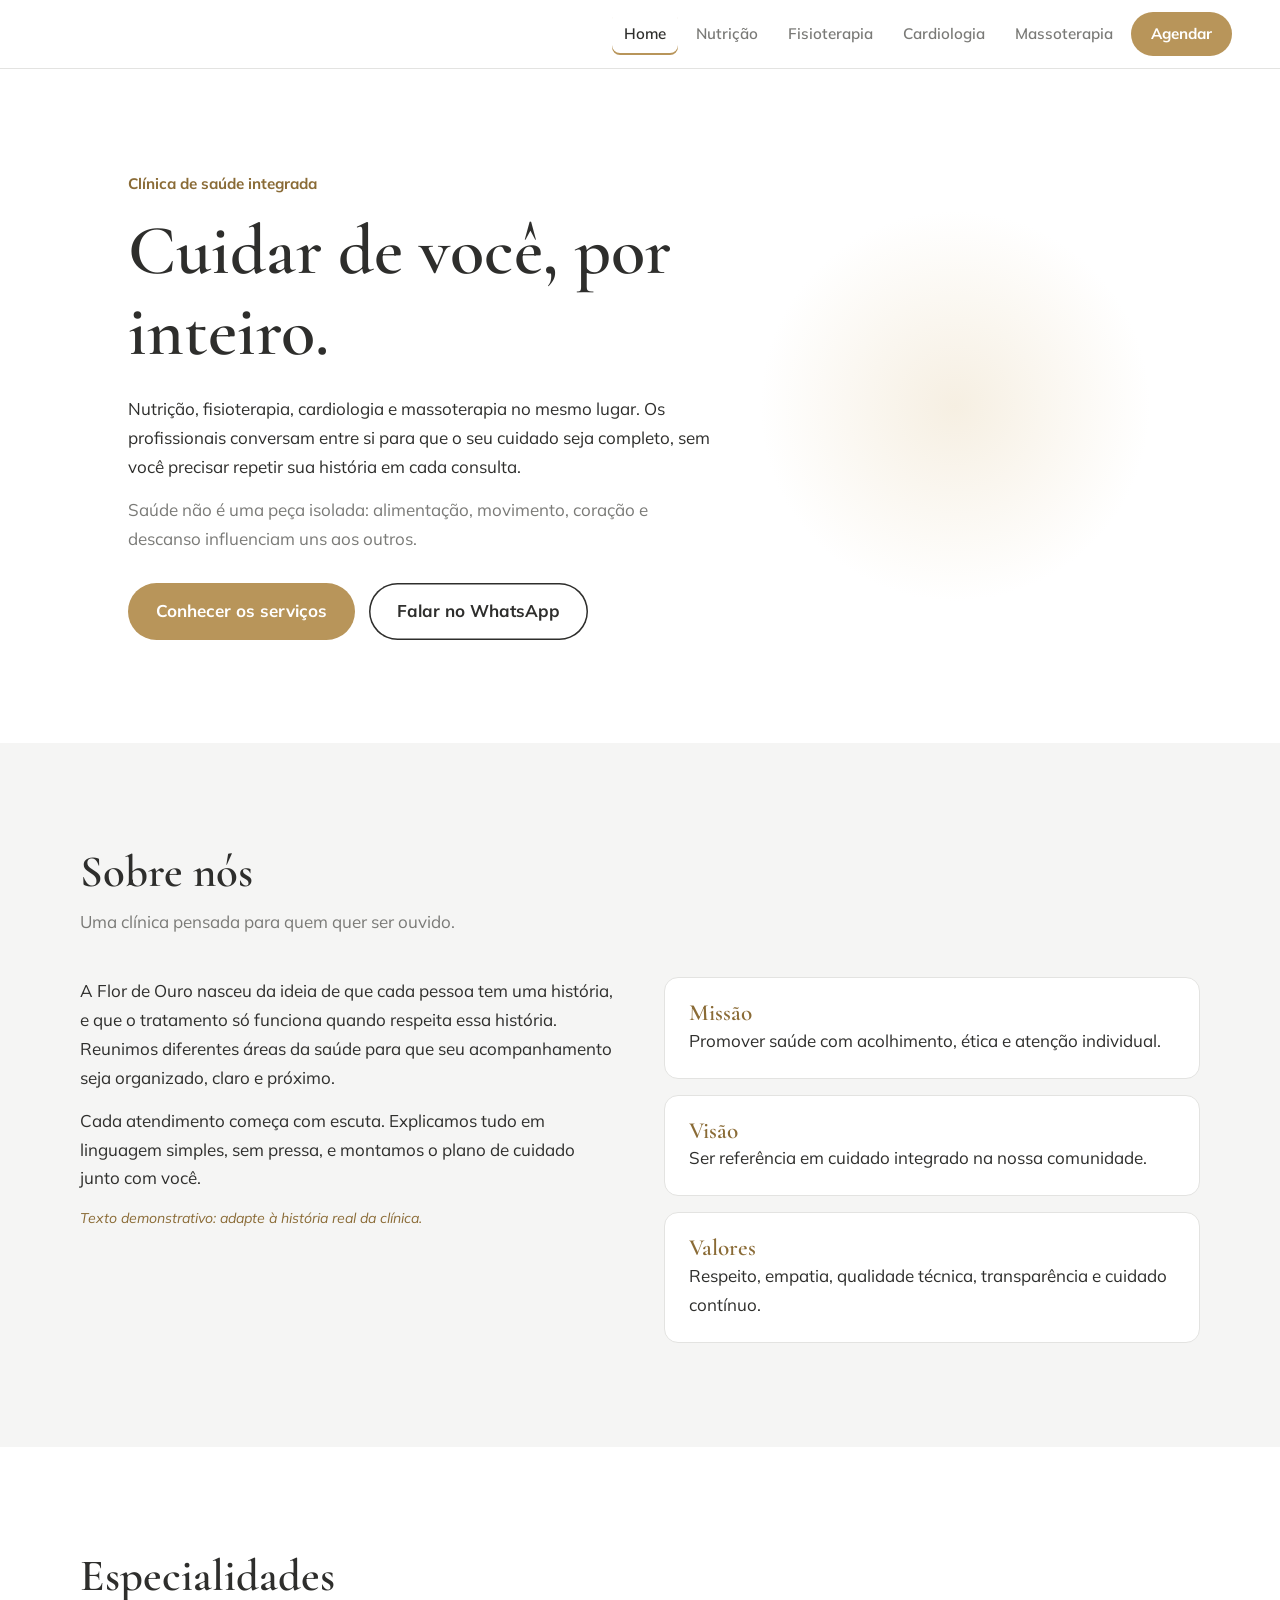
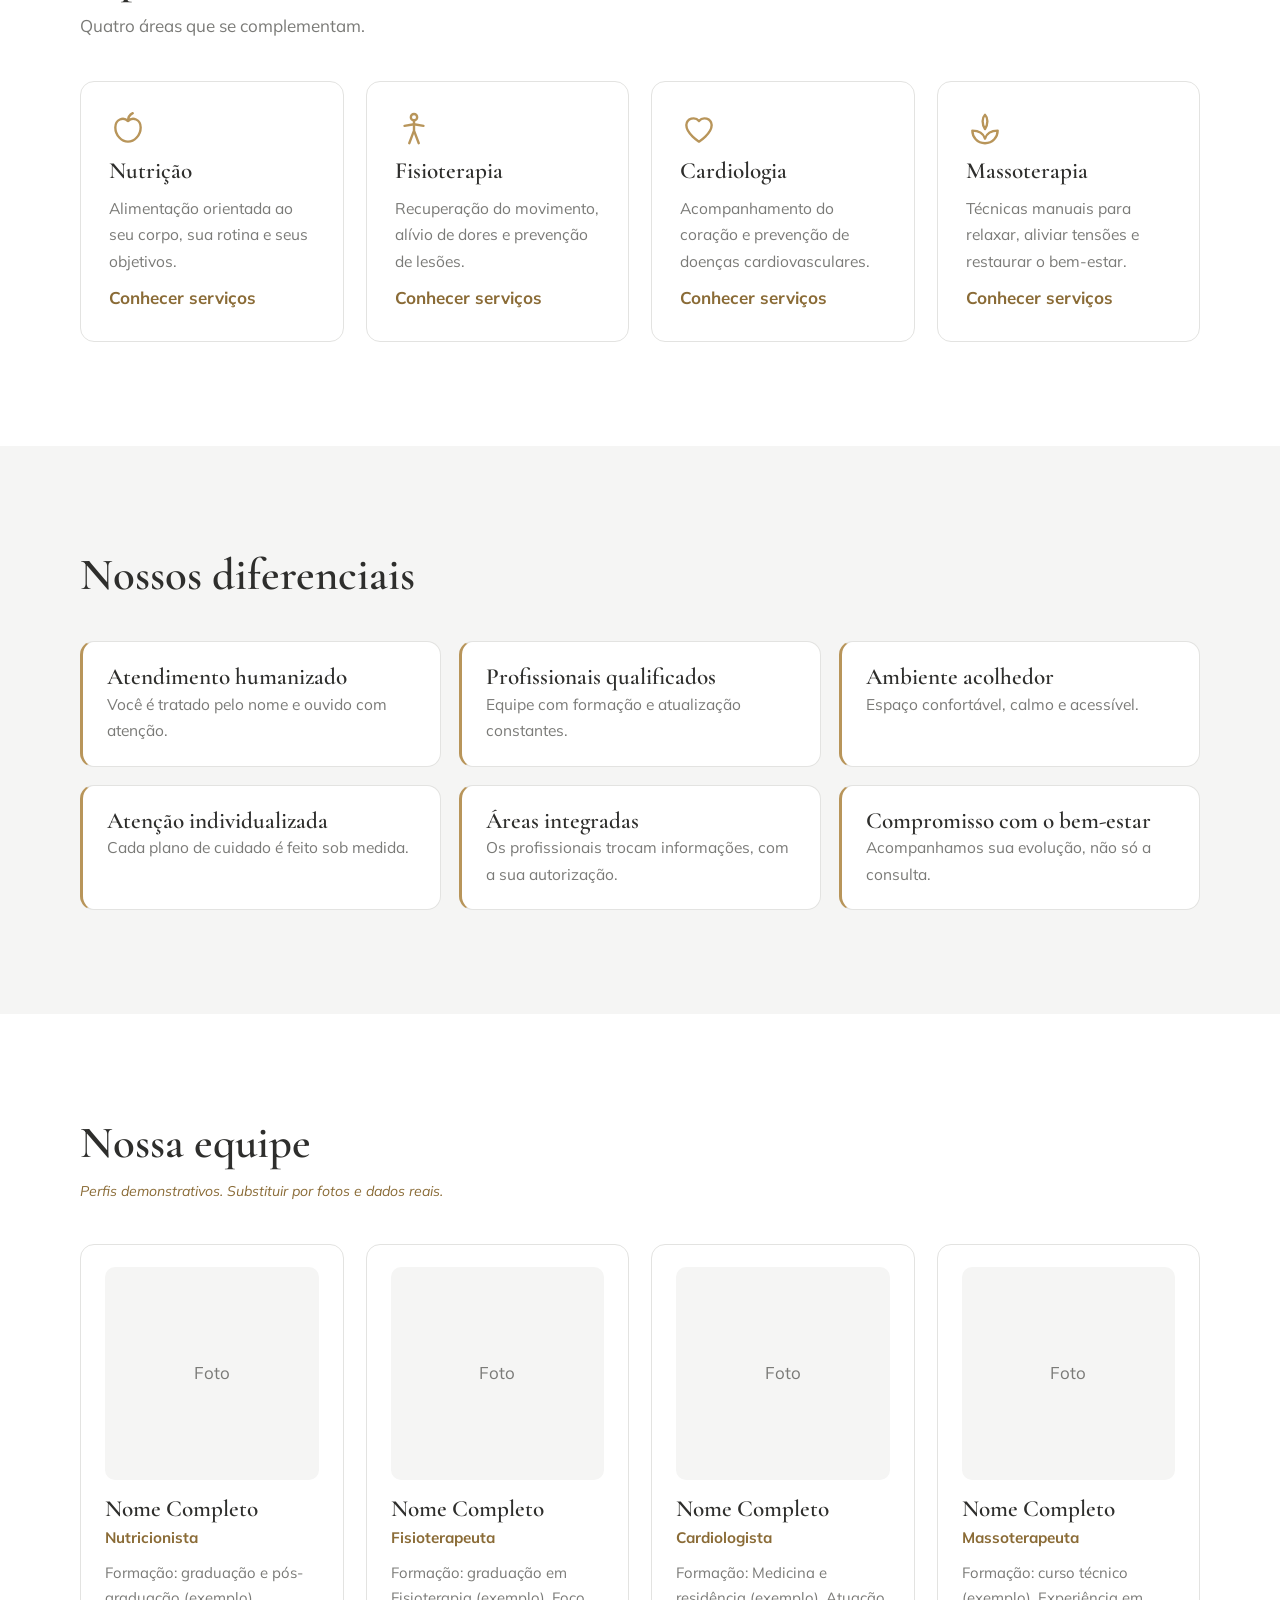
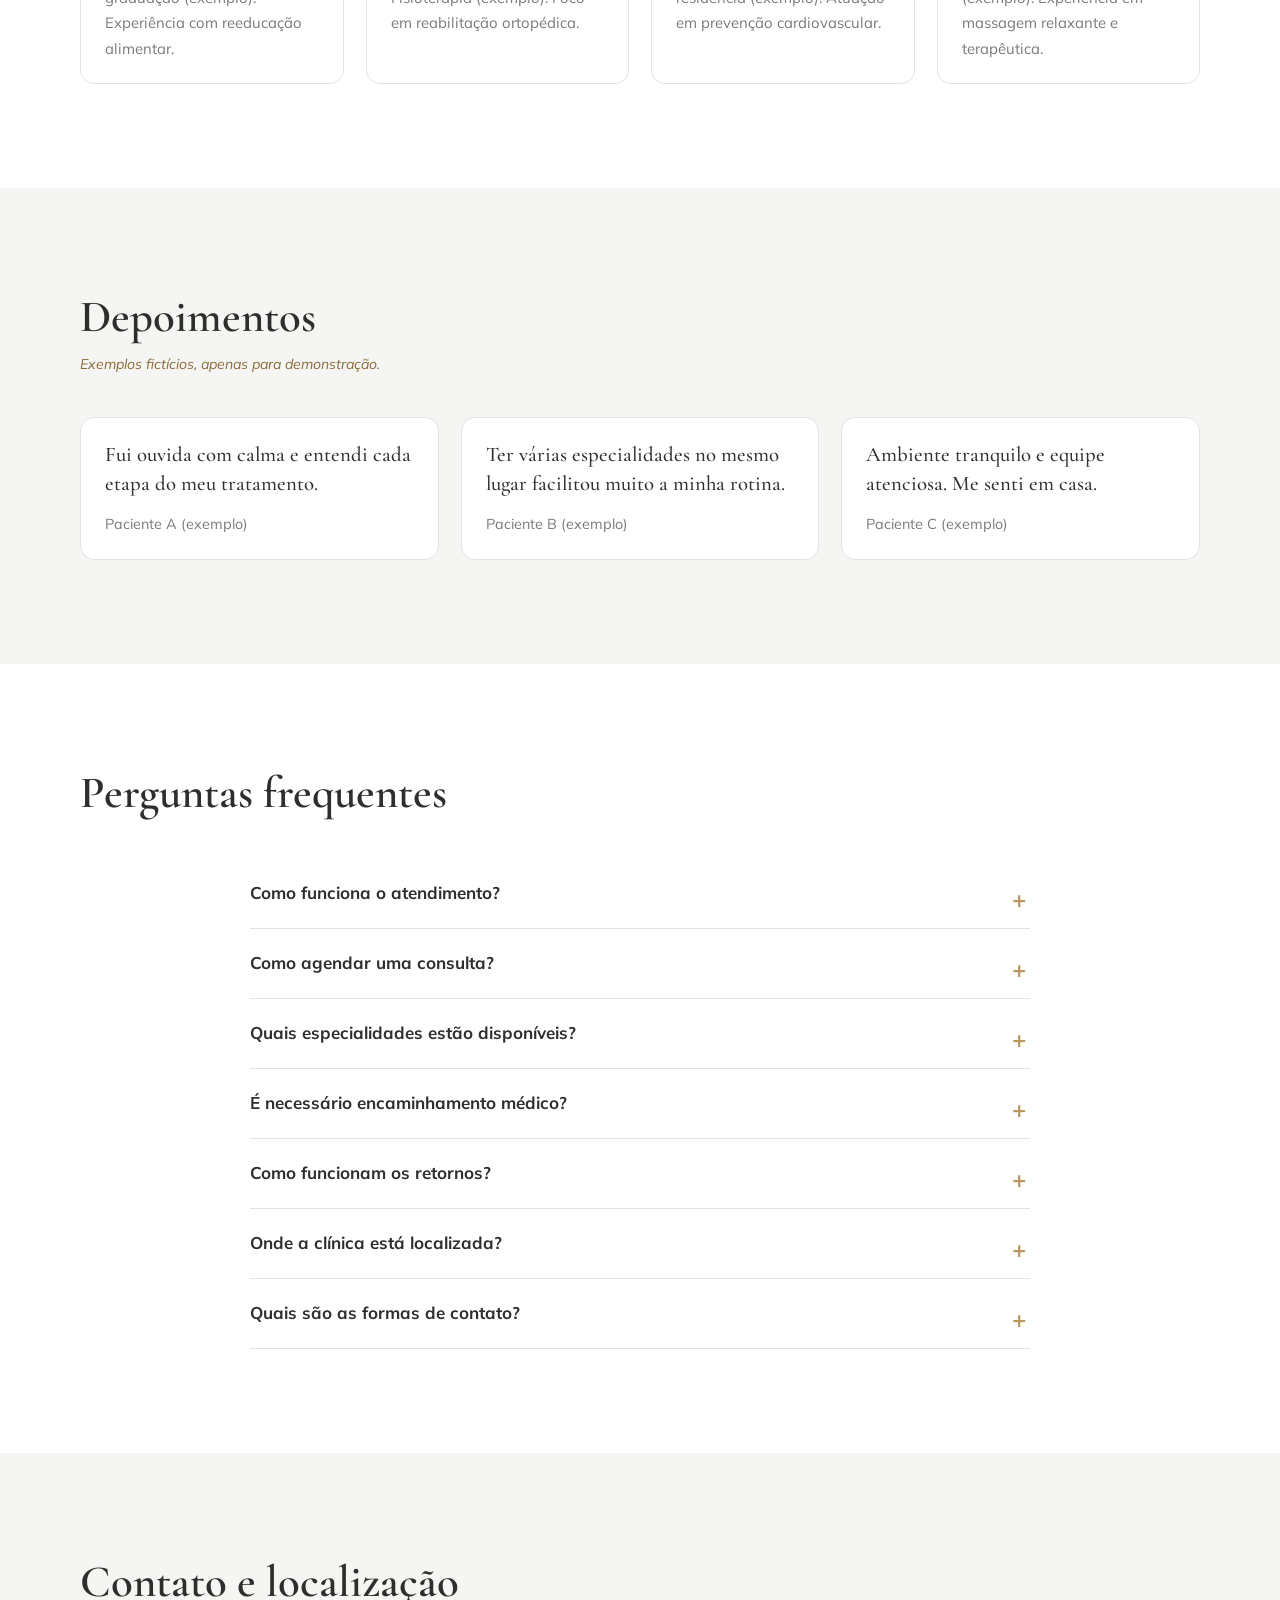
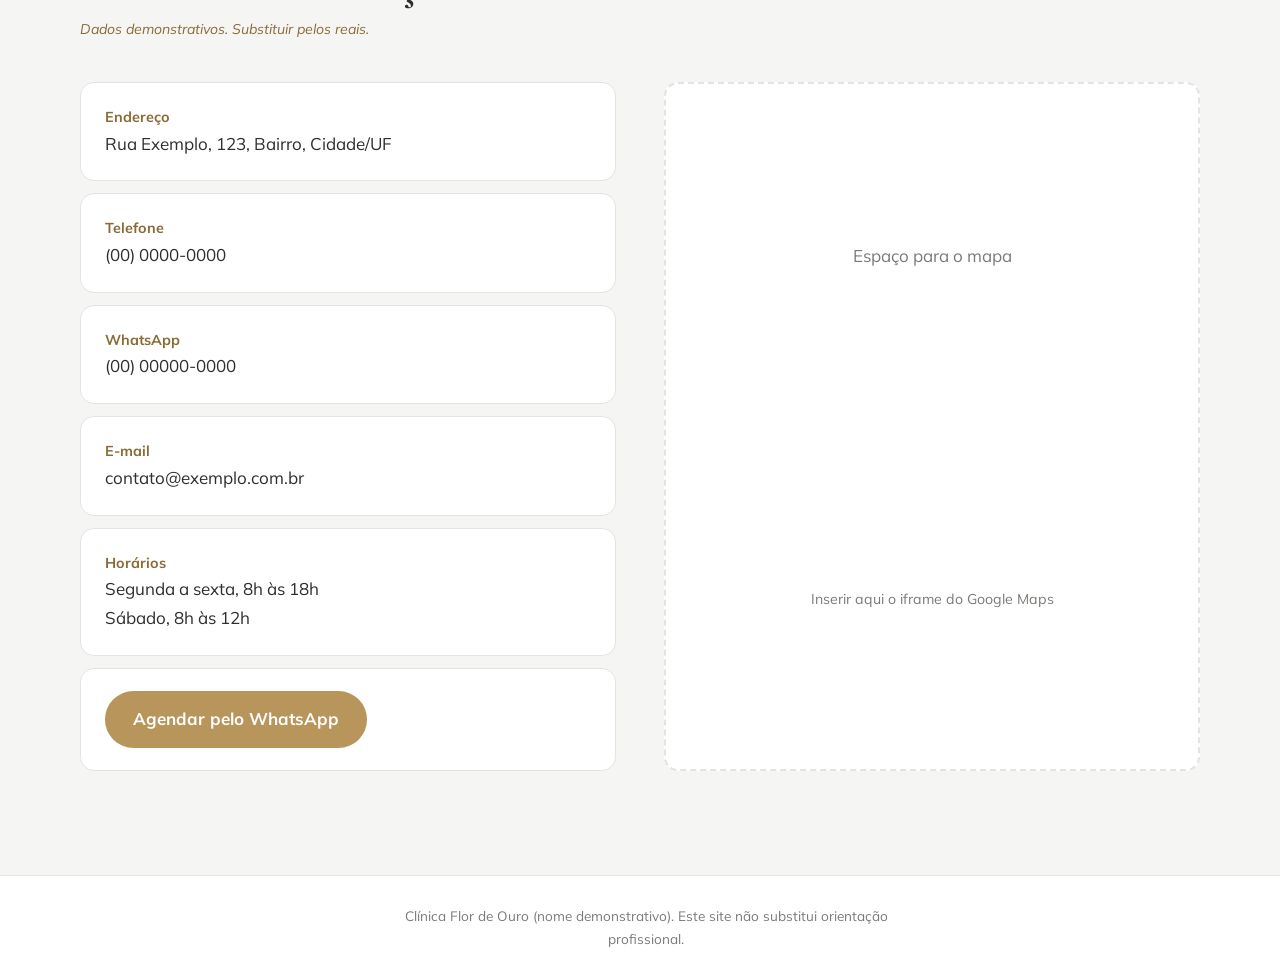
==== index.html @ 35f8995d "Add files via upload" ====
<!DOCTYPE html>
<html lang="pt-BR">
<head>
<meta charset="UTF-8">
<meta name="viewport" content="width=device-width, initial-scale=1">
<title>Clínica Flor de Ouro | Cuidado integrado com a sua saúde</title>
<meta name="description" content="Nutrição, fisioterapia, cardiologia e massoterapia em um só lugar, com atendimento acolhedor e individualizado.">
<link rel="preconnect" href="https://fonts.googleapis.com">
<link href="https://fonts.googleapis.com/css2?family=Cormorant+Garamond:wght@500;600&family=Mulish:wght@400;600;700&display=swap" rel="stylesheet">
<link rel="stylesheet" href="style.css">
</head>
<body>
<!-- DADOS DEMONSTRATIVOS: nome, textos, equipe, endereço e contatos devem ser substituídos pelos reais -->
<a class="skip" href="#conteudo">Ir para o conteúdo</a>
<header class="topo">
  <a class="marca" href="#home"><img src="blob:https://chatgpt.com/7d30e2cb-75c6-4ecb-8a8e-e20c13d91d61" alt="" height="38" style="width:auto"></a>
  <button class="burger" aria-label="Abrir menu" aria-expanded="false" aria-controls="menu"><span></span><span></span><span></span></button>
  <nav id="menu" aria-label="Principal">
    <a href="#home" data-nav="home">Home</a>
    <div class="sub">
      <a href="#nutricao" data-nav="nutricao">Nutrição</a>
      <div class="sub-lista">
        <a href="#nutricao-nutricionista">Nutricionista</a>
        <a href="#nutricao-tecnico">Técnico em Nutrição e Dietética</a>
        <a href="#nutricao-nutrologo">Nutrólogo</a>
      </div>
    </div>
    <a href="#fisioterapia" data-nav="fisioterapia">Fisioterapia</a>
    <a href="#cardiologia" data-nav="cardiologia">Cardiologia</a>
    <a href="#massoterapia" data-nav="massoterapia">Massoterapia</a>
    <a class="btn btn-sm" data-wa href="#">Agendar</a>
  </nav>
</header>

<main id="conteudo">
<div class="pagina" data-page="home">

<section class="hero" id="inicio">
  <div class="hero-txt">
    <p class="selo">Clínica de saúde integrada</p>
    <h1>Cuidar de você, por inteiro.</h1>
    <p>Nutrição, fisioterapia, cardiologia e massoterapia no mesmo lugar. Os profissionais conversam entre si para que o seu cuidado seja completo, sem você precisar repetir sua história em cada consulta.</p>
    <p class="nota">Saúde não é uma peça isolada: alimentação, movimento, coração e descanso influenciam uns aos outros.</p>
    <div class="acoes"><a class="btn" href="#especialidades" data-scroll>Conhecer os serviços</a><a class="btn btn-ghost" data-wa href="#">Falar no WhatsApp</a></div>
  </div>
  <div class="hero-flor" aria-hidden="true"><img src="assets/logo.png" alt=""></div>
</section>

<section class="sec alt" id="sobre">
  <div class="cab"><h2>Sobre nós</h2><p>Uma clínica pensada para quem quer ser ouvido.</p></div>
  <div class="duas">
    <div>
      <p>A Flor de Ouro nasceu da ideia de que cada pessoa tem uma história, e que o tratamento só funciona quando respeita essa história. Reunimos diferentes áreas da saúde para que seu acompanhamento seja organizado, claro e próximo.</p>
      <p>Cada atendimento começa com escuta. Explicamos tudo em linguagem simples, sem pressa, e montamos o plano de cuidado junto com você.</p>
      <p class="demo">Texto demonstrativo: adapte à história real da clínica.</p>
    </div>
    <div class="mvv">
      <article><h3>Missão</h3><p>Promover saúde com acolhimento, ética e atenção individual.</p></article>
      <article><h3>Visão</h3><p>Ser referência em cuidado integrado na nossa comunidade.</p></article>
      <article><h3>Valores</h3><p>Respeito, empatia, qualidade técnica, transparência e cuidado contínuo.</p></article>
    </div>
  </div>
</section>

<section class="sec" id="especialidades">
  <div class="cab"><h2>Especialidades</h2><p>Quatro áreas que se complementam.</p></div>
  <div class="grade4">
    <a class="esp" href="#nutricao"><svg viewBox="0 0 24 24"><path d="M12 7c-3-3-8-1-8 4s4 9 8 9 8-4 8-9-5-7-8-4zM12 7c0-2 1-4 3-5"/></svg><h3>Nutrição</h3><p>Alimentação orientada ao seu corpo, sua rotina e seus objetivos.</p><span>Conhecer serviços</span></a>
    <a class="esp" href="#fisioterapia"><svg viewBox="0 0 24 24"><circle cx="12" cy="4.5" r="2"/><path d="M12 7v6l-3 8M12 13l3 8M6 10l6-1 6 1"/></svg><h3>Fisioterapia</h3><p>Recuperação do movimento, alívio de dores e prevenção de lesões.</p><span>Conhecer serviços</span></a>
    <a class="esp" href="#cardiologia"><svg viewBox="0 0 24 24"><path d="M12 20S4 15 4 9.5A4.5 4.5 0 0 1 12 7a4.5 4.5 0 0 1 8 2.5C20 15 12 20 12 20z"/></svg><h3>Cardiologia</h3><p>Acompanhamento do coração e prevenção de doenças cardiovasculares.</p><span>Conhecer serviços</span></a>
    <a class="esp" href="#massoterapia"><svg viewBox="0 0 24 24"><path d="M12 21c-5 0-8-4-8-8 4 0 7 2 8 5 1-3 4-5 8-5 0 4-3 8-8 8zM12 3c2 2 2 6 0 9-2-3-2-7 0-9z"/></svg><h3>Massoterapia</h3><p>Técnicas manuais para relaxar, aliviar tensões e restaurar o bem-estar.</p><span>Conhecer serviços</span></a>
  </div>
</section>

<section class="sec alt" id="diferenciais">
  <div class="cab"><h2>Nossos diferenciais</h2></div>
  <ul class="difs">
    <li><h3>Atendimento humanizado</h3><p>Você é tratado pelo nome e ouvido com atenção.</p></li>
    <li><h3>Profissionais qualificados</h3><p>Equipe com formação e atualização constantes.</p></li>
    <li><h3>Ambiente acolhedor</h3><p>Espaço confortável, calmo e acessível.</p></li>
    <li><h3>Atenção individualizada</h3><p>Cada plano de cuidado é feito sob medida.</p></li>
    <li><h3>Áreas integradas</h3><p>Os profissionais trocam informações, com a sua autorização.</p></li>
    <li><h3>Compromisso com o bem-estar</h3><p>Acompanhamos sua evolução, não só a consulta.</p></li>
  </ul>
</section>

<section class="sec" id="equipe">
  <div class="cab"><h2>Nossa equipe</h2><p class="demo">Perfis demonstrativos. Substituir por fotos e dados reais.</p></div>
  <div class="grade4">
    <article class="prof"><div class="foto">Foto</div><h3>Nome Completo</h3><strong>Nutricionista</strong><p>Formação: graduação e pós-graduação (exemplo). Experiência com reeducação alimentar.</p></article>
    <article class="prof"><div class="foto">Foto</div><h3>Nome Completo</h3><strong>Fisioterapeuta</strong><p>Formação: graduação em Fisioterapia (exemplo). Foco em reabilitação ortopédica.</p></article>
    <article class="prof"><div class="foto">Foto</div><h3>Nome Completo</h3><strong>Cardiologista</strong><p>Formação: Medicina e residência (exemplo). Atuação em prevenção cardiovascular.</p></article>
    <article class="prof"><div class="foto">Foto</div><h3>Nome Completo</h3><strong>Massoterapeuta</strong><p>Formação: curso técnico (exemplo). Experiência em massagem relaxante e terapêutica.</p></article>
  </div>
</section>

<section class="sec alt" id="depoimentos">
  <div class="cab"><h2>Depoimentos</h2><p class="demo">Exemplos fictícios, apenas para demonstração.</p></div>
  <div class="grade3">
    <blockquote><p>Fui ouvida com calma e entendi cada etapa do meu tratamento.</p><cite>Paciente A (exemplo)</cite></blockquote>
    <blockquote><p>Ter várias especialidades no mesmo lugar facilitou muito a minha rotina.</p><cite>Paciente B (exemplo)</cite></blockquote>
    <blockquote><p>Ambiente tranquilo e equipe atenciosa. Me senti em casa.</p><cite>Paciente C (exemplo)</cite></blockquote>
  </div>
</section>

<section class="sec" id="faq">
  <div class="cab"><h2>Perguntas frequentes</h2></div>
  <div class="faq">
    <details><summary>Como funciona o atendimento?</summary><p>Você escolhe a especialidade, agenda o horário e é recebido por um profissional que faz uma conversa inicial e propõe um plano de cuidado.</p></details>
    <details><summary>Como agendar uma consulta?</summary><p>Pelo botão do WhatsApp, por telefone ou por e-mail. Nossa recepção indica o melhor horário para você.</p></details>
    <details><summary>Quais especialidades estão disponíveis?</summary><p>Nutrição (nutricionista, técnico em nutrição e dietética e nutrólogo), fisioterapia, cardiologia e massoterapia.</p></details>
    <details><summary>É necessário encaminhamento médico?</summary><p>Em geral não é obrigatório para iniciar, mas alguns tratamentos podem se beneficiar dele. Confirme com a recepção. <em>(Informação demonstrativa.)</em></p></details>
    <details><summary>Como funcionam os retornos?</summary><p>O profissional define com você a frequência dos retornos conforme sua evolução. <em>(Demonstrativo.)</em></p></details>
    <details><summary>Onde a clínica está localizada?</summary><p>Veja o endereço e o mapa na seção Contato logo abaixo. <em>(Endereço demonstrativo.)</em></p></details>
    <details><summary>Quais são as formas de contato?</summary><p>WhatsApp, telefone e e-mail, todos listados na seção Contato.</p></details>
  </div>
</section>

<section class="sec alt" id="contato">
  <div class="cab"><h2>Contato e localização</h2><p class="demo">Dados demonstrativos. Substituir pelos reais.</p></div>
  <div class="duas">
    <ul class="info">
      <li><b>Endereço</b>Rua Exemplo, 123, Bairro, Cidade/UF</li>
      <li><b>Telefone</b>(00) 0000-0000</li>
      <li><b>WhatsApp</b>(00) 00000-0000</li>
      <li><b>E-mail</b>contato@exemplo.com.br</li>
      <li><b>Horários</b>Segunda a sexta, 8h às 18h<br>Sábado, 8h às 12h</li>
      <li><a class="btn" data-wa href="#">Agendar pelo WhatsApp</a></li>
    </ul>
    <div class="mapa">Espaço para o mapa<br><small>Inserir aqui o iframe do Google Maps</small></div>
  </div>
</section>
</div>

<!-- Etapa 2: páginas de especialidades. Cada página usa <div class="pagina" data-page="nome"> -->
<div class="pagina" data-page="em-breve"><section class="sec"><div class="cab"><h2 id="em-breve-t">Em breve</h2><p>Esta página será desenvolvida na próxima etapa.</p><a class="btn" href="#home">Voltar à Home</a></div></section></div>
</main>

<footer class="rodape"><img src="assets/logo.png" alt="" height="28" style="width:auto"><p>Clínica Flor de Ouro (nome demonstrativo). Este site não substitui orientação profissional.</p></footer>
<script src="script.js"></script>
</body>
</html>
---- style.css ----
/* Tokens */
:root{--ouro:#B8955A;--ouro-esc:#8A6B36;--ouro-cl:#F6EFE2;--branco:#fff;--c1:#F5F5F4;--c2:#E3E3E1;--c3:#7A7A77;--c4:#2E2E2C;
--serif:'Cormorant Garamond',Georgia,serif;--sans:'Mulish',system-ui,sans-serif;--r:14px;--max:1120px}
*{box-sizing:border-box;margin:0}
html{scroll-behavior:smooth;scroll-padding-top:84px}
body{font:17px/1.7 var(--sans);color:var(--c4);background:var(--branco)}
h1,h2,h3{font-family:var(--serif);font-weight:600;line-height:1.15}
h1{font-size:clamp(2.6rem,6vw,4.4rem)}h2{font-size:clamp(2rem,4vw,2.8rem)}h3{font-size:1.45rem}
p{max-width:62ch}a{color:inherit}
:focus-visible{outline:3px solid var(--ouro);outline-offset:3px}
.skip{position:absolute;left:-999px}.skip:focus{left:8px;top:8px;background:#fff;padding:8px;z-index:99}
/* Topo */
.topo{position:sticky;top:0;z-index:50;display:flex;align-items:center;justify-content:space-between;padding:12px clamp(16px,4vw,48px);background:rgba(255,255,255,.94);backdrop-filter:blur(8px);border-bottom:1px solid var(--c2)}
.marca{display:flex;gap:10px;align-items:center;text-decoration:none;font:600 1.5rem/1 var(--serif)}
.marca small{display:block;font:400 .72rem var(--sans);color:var(--c3);margin-top:3px}
nav{display:flex;align-items:center;gap:6px}
nav a{text-decoration:none;padding:8px 12px;border-radius:8px;font-weight:600;font-size:.95rem;color:var(--c3)}
nav a:hover,nav a.ativo{color:var(--c4)}
nav a.ativo:not(.btn){box-shadow:inset 0 -2px var(--ouro)}
.sub{position:relative}
.sub-lista{position:absolute;top:100%;left:0;min-width:270px;background:#fff;border:1px solid var(--c2);border-radius:var(--r);padding:8px;display:none;box-shadow:0 12px 30px rgba(0,0,0,.08)}
.sub:hover .sub-lista,.sub:focus-within .sub-lista{display:block}
.sub-lista a{display:block}
.burger{display:none;background:none;border:0;padding:10px;cursor:pointer}
.burger span{display:block;width:24px;height:2px;background:var(--c4);margin:5px 0;transition:.25s}
/* Botões */
.btn{display:inline-block;background:var(--ouro);color:#fff!important;padding:14px 28px;border-radius:999px;text-decoration:none;font-weight:700;transition:background .2s}
.btn:hover{background:var(--ouro-esc)}.btn-sm{padding:9px 20px!important}
.btn-ghost{background:transparent;color:var(--c4)!important;box-shadow:inset 0 0 0 1.5px var(--c4)}
.btn-ghost:hover{background:var(--c1)}
/* Seções */
.sec{padding:clamp(56px,9vw,104px) clamp(20px,5vw,48px)}
.sec>*{max-width:var(--max);margin-inline:auto}
.alt{background:var(--c1)}
.cab{margin-bottom:40px}.cab p{color:var(--c3);margin-top:10px}
.demo{font-size:.88rem;color:var(--ouro-esc)!important;font-style:italic}
.pagina{display:none}.pagina.on{display:block}
.hero{display:grid;grid-template-columns:1.2fr .8fr;gap:40px;align-items:center;max-width:var(--max);margin:auto;padding:clamp(48px,8vw,110px) clamp(20px,5vw,48px)}
.hero h1{margin:14px 0 22px}.hero p+p{margin-top:14px}
.selo{color:var(--ouro-esc);font-weight:700;font-size:.95rem}
.nota{color:var(--c3)}
.acoes{display:flex;flex-wrap:wrap;gap:14px;margin-top:30px}
.hero-flor{aspect-ratio:1;border-radius:50%;background:radial-gradient(circle,var(--ouro-cl),#fff 70%);display:grid;place-items:center}
.hero-flor img{width:68%;height:auto}
.duas{display:grid;grid-template-columns:1fr 1fr;gap:48px}
.duas p+p{margin-top:14px}
.mvv{display:grid;gap:16px}
.mvv article,.prof,blockquote,.difs li,.info li{background:#fff;border:1px solid var(--c2);border-radius:var(--r);padding:22px 24px}
.mvv h3{color:var(--ouro-esc)}
.grade4{display:grid;grid-template-columns:repeat(auto-fit,minmax(230px,1fr));gap:22px}
.grade3{display:grid;grid-template-columns:repeat(auto-fit,minmax(280px,1fr));gap:22px}
.esp{display:flex;flex-direction:column;gap:10px;text-decoration:none;padding:28px;border:1px solid var(--c2);border-radius:var(--r);transition:border-color .2s,background .2s}
.esp:hover{border-color:var(--ouro);background:var(--ouro-cl)}
.esp svg{width:38px;height:38px;fill:none;stroke:var(--ouro);stroke-width:1.5;stroke-linecap:round;stroke-linejoin:round}
.esp p{color:var(--c3);font-size:.97rem;flex:1}.esp span{font-weight:700;color:var(--ouro-esc)}
.difs{list-style:none;padding:0;display:grid;grid-template-columns:repeat(auto-fit,minmax(300px,1fr));gap:18px}
.difs li{border-left:3px solid var(--ouro)}.difs p{color:var(--c3);font-size:.97rem}
.foto{aspect-ratio:1;background:var(--c1);border-radius:10px;display:grid;place-items:center;color:var(--c3);margin-bottom:16px}
.prof strong{color:var(--ouro-esc);font-size:.95rem}.prof p{font-size:.93rem;color:var(--c3);margin-top:8px}
blockquote p{font:500 1.3rem/1.4 var(--serif)}cite{display:block;margin-top:14px;font-size:.9rem;color:var(--c3);font-style:normal}
.faq{max-width:780px!important}
details{border-bottom:1px solid var(--c2);padding:6px 0}
summary{cursor:pointer;font-weight:700;padding:14px 32px 14px 0;list-style:none;position:relative}
summary::-webkit-details-marker{display:none}
summary::after{content:"+";position:absolute;right:4px;color:var(--ouro);font-size:1.5rem;transition:transform .25s}
details[open] summary::after{transform:rotate(45deg)}
details p{padding-bottom:16px;color:var(--c3)}
.info{list-style:none;padding:0;display:grid;gap:12px}
.info b{display:block;color:var(--ouro-esc);font-size:.9rem}
.mapa{min-height:320px;border:2px dashed var(--c2);border-radius:var(--r);display:grid;place-items:center;text-align:center;color:var(--c3);background:#fff}
.rodape{display:flex;gap:12px;align-items:center;justify-content:center;padding:28px 20px;border-top:1px solid var(--c2);font-size:.85rem;color:var(--c3);text-align:center}
/* Entrada suave do topo da Home */
.hero-txt{animation:entra .8s ease both}
@keyframes entra{from{opacity:0;transform:translateY(14px)}}
/* Responsivo */
@media(max-width:900px){
 .hero,.duas{grid-template-columns:1fr}.hero-flor{max-width:300px;order:-1;margin:auto}
 .burger{display:block}
 nav{position:absolute;top:100%;left:0;right:0;background:#fff;flex-direction:column;align-items:stretch;padding:12px 20px 20px;border-bottom:1px solid var(--c2);display:none}
 nav.aberto{display:flex}
 .sub-lista{position:static;display:block;border:0;box-shadow:none;padding:0 0 0 14px}
 .btn-sm{text-align:center;margin-top:8px}
}
@media(prefers-reduced-motion:reduce){*{animation:none!important;scroll-behavior:auto!important;transition:none!important}}
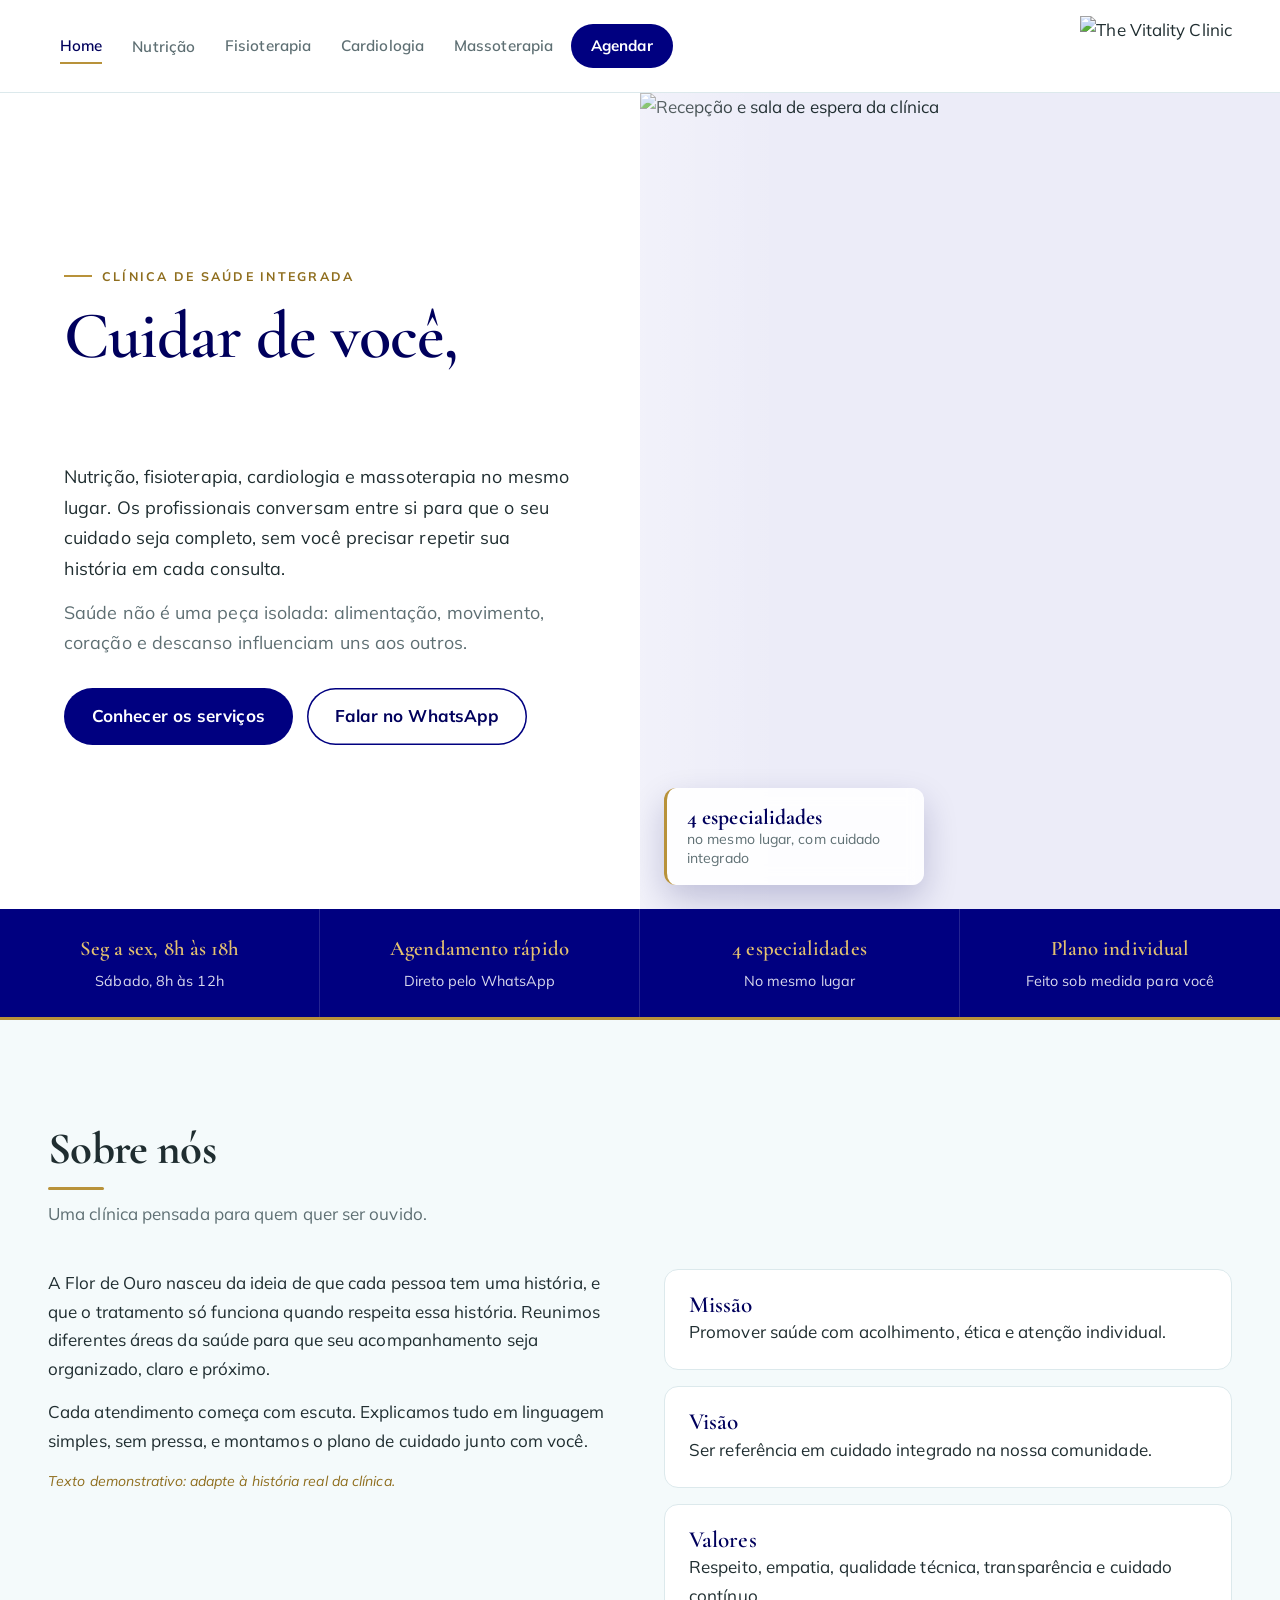
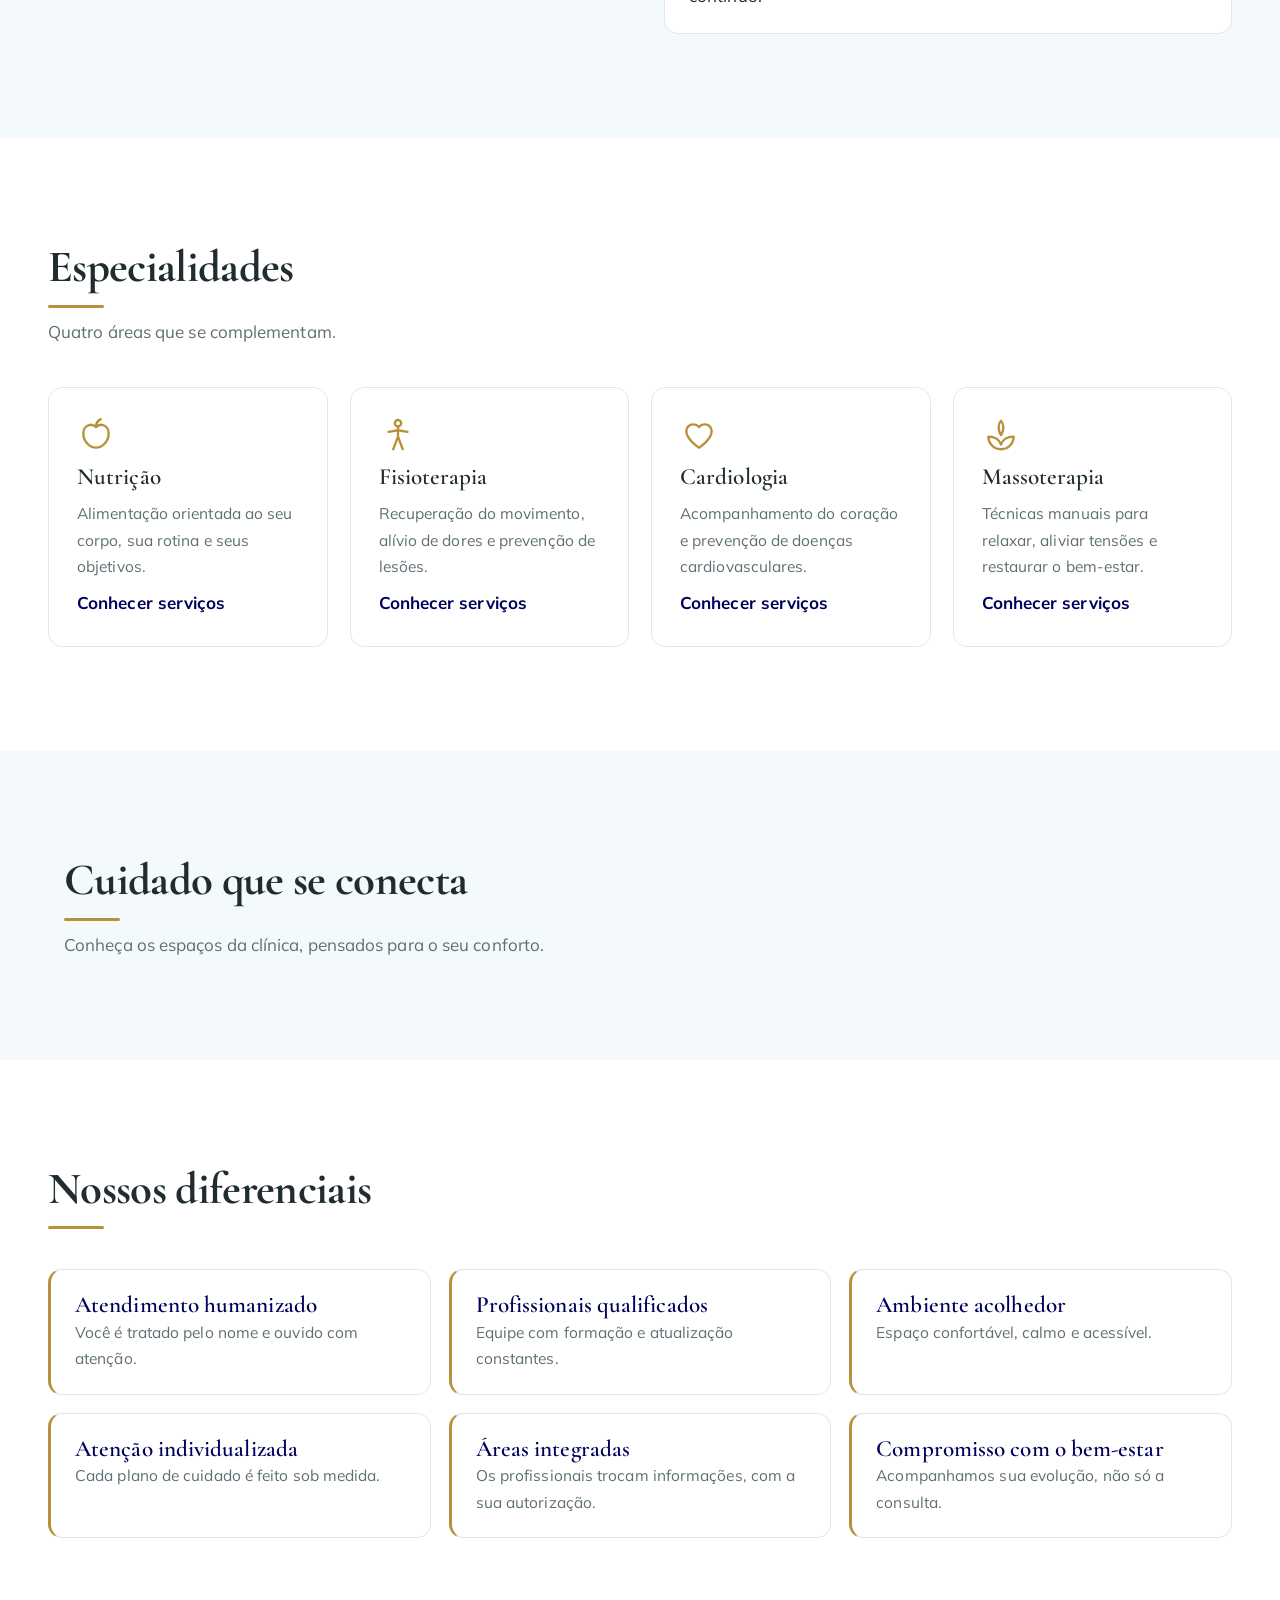
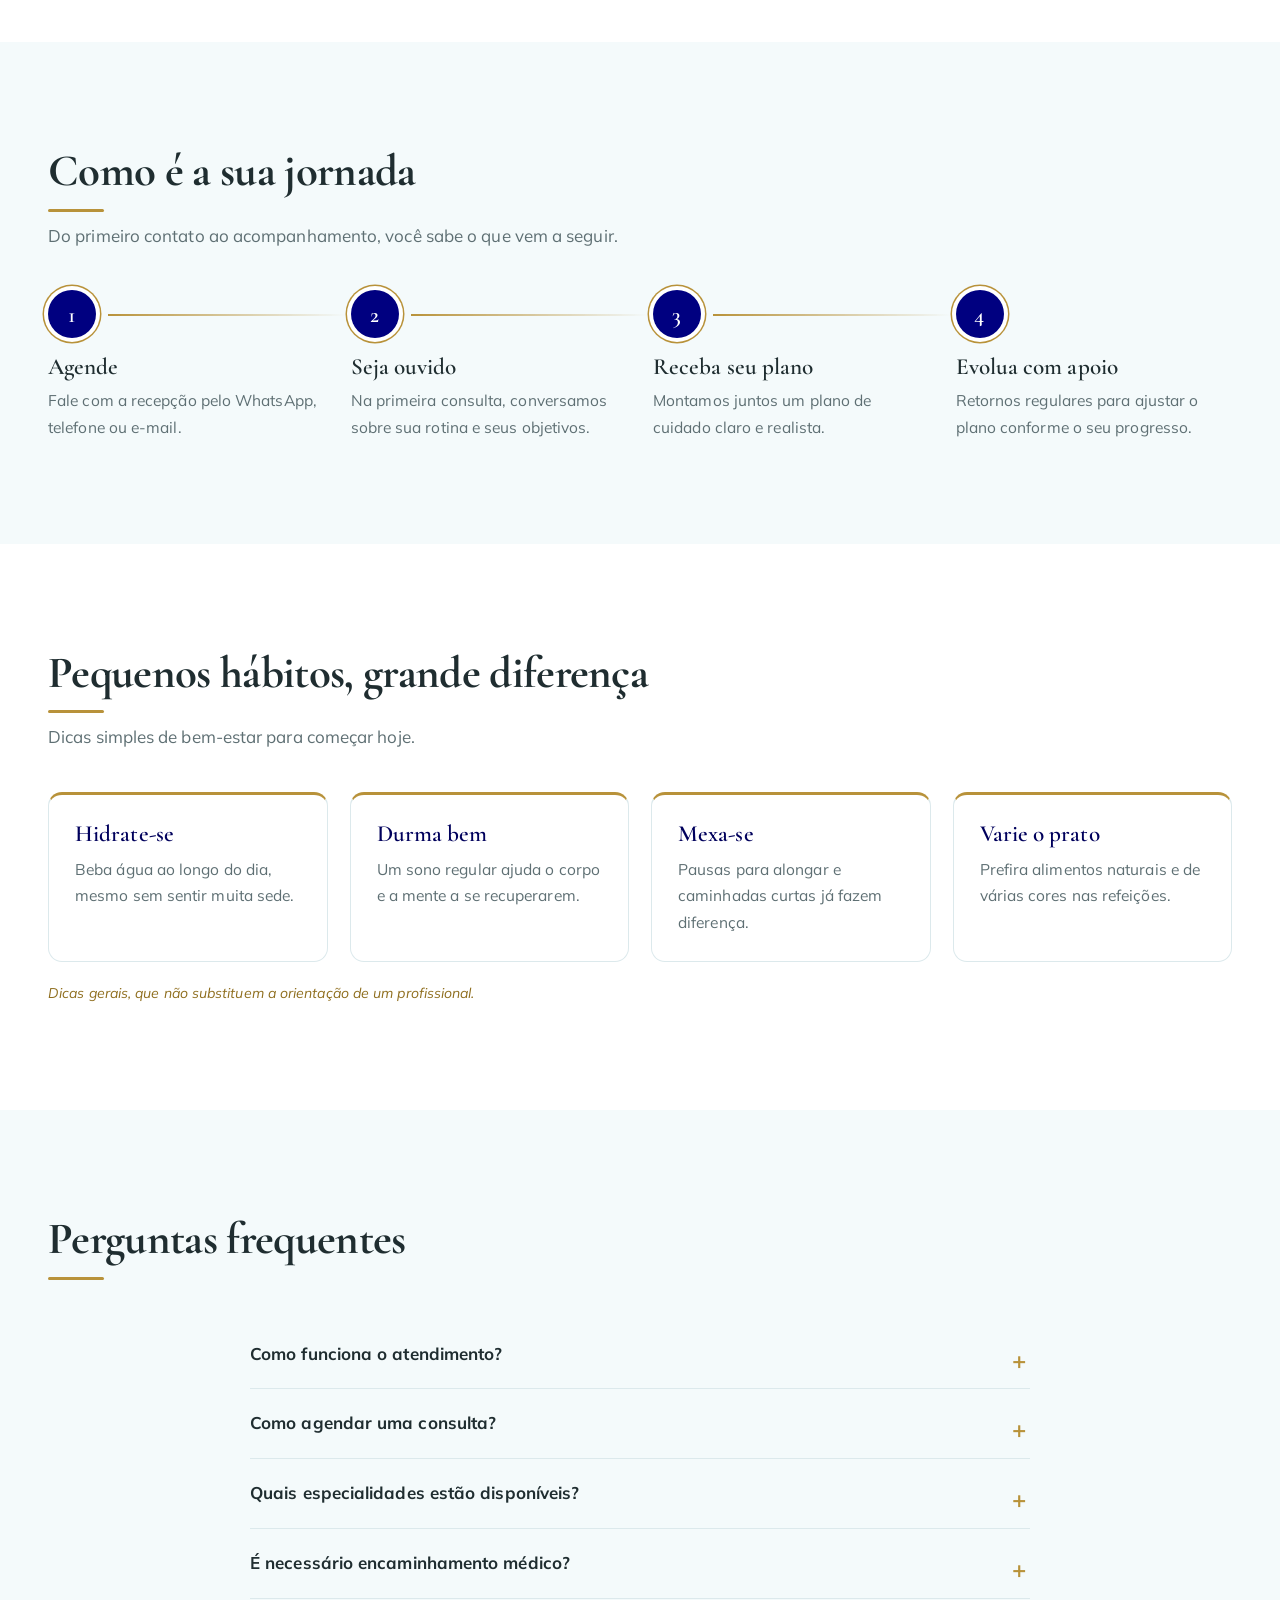
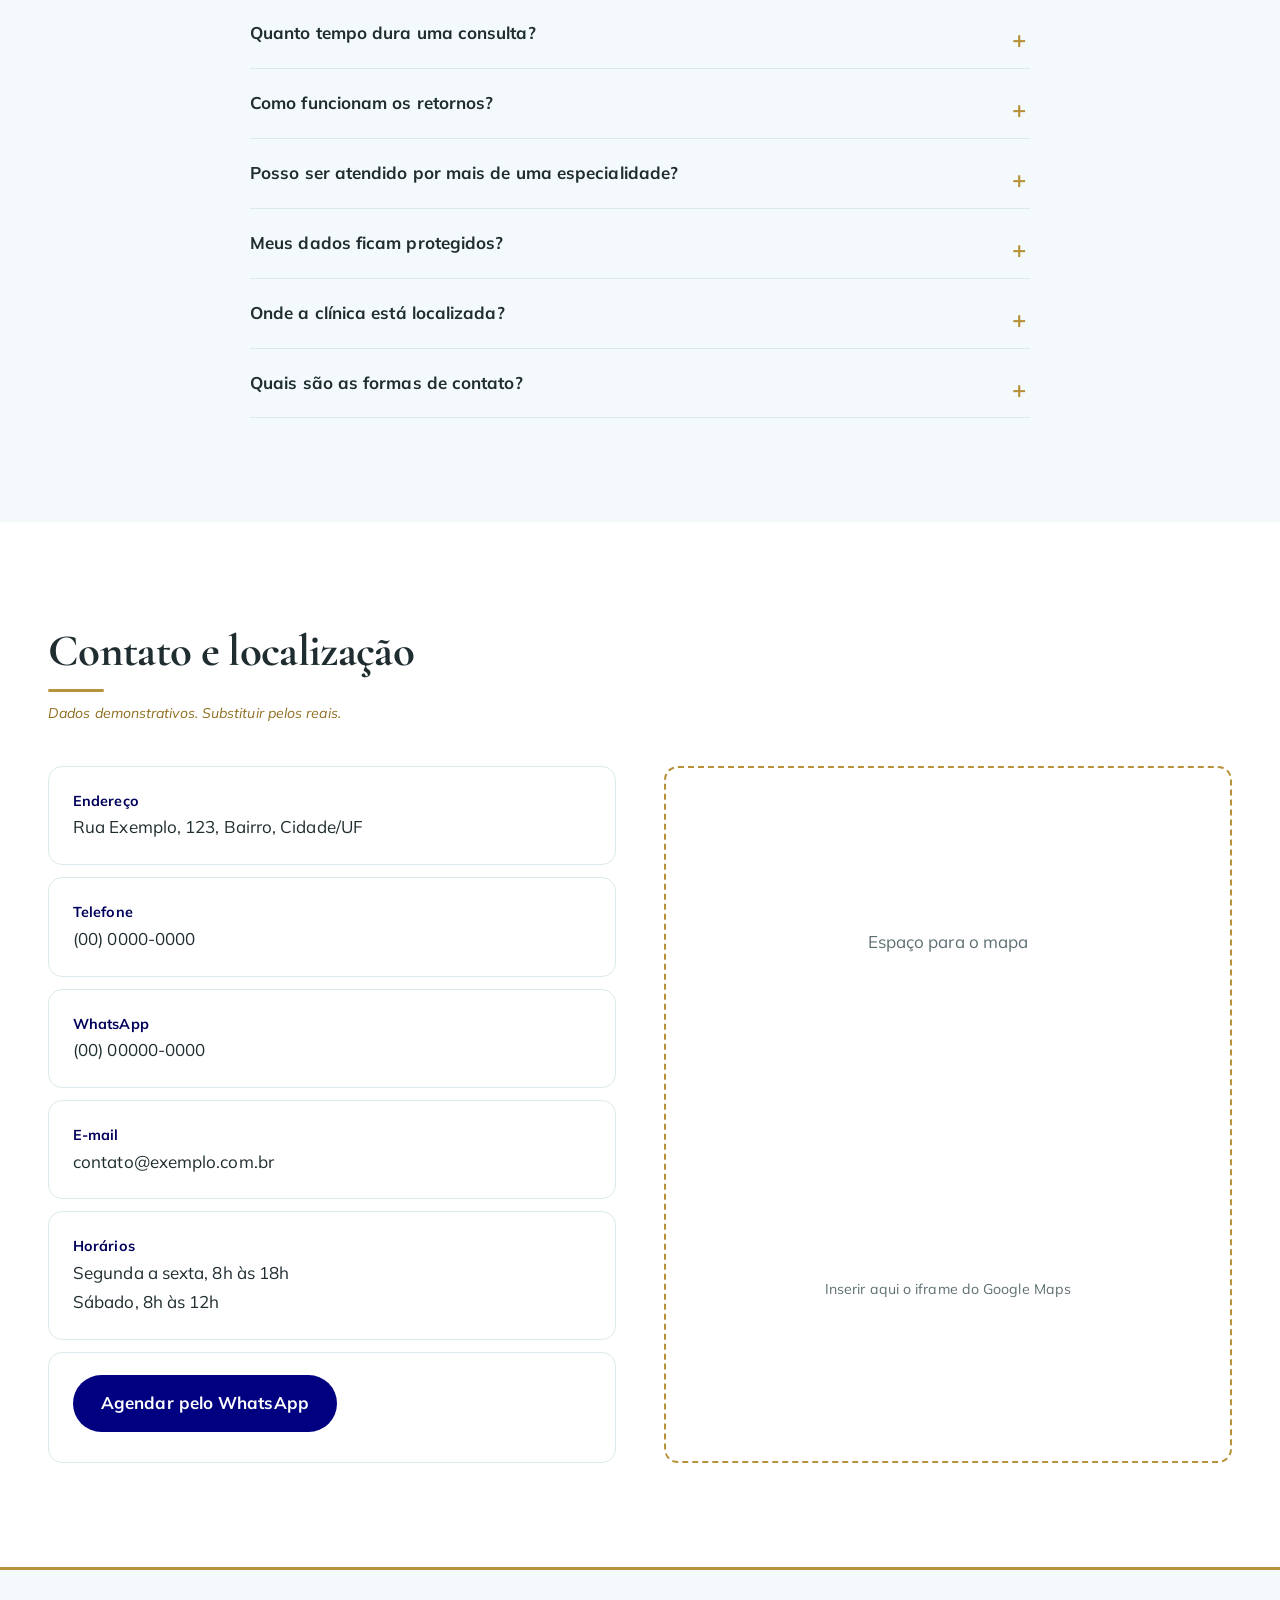
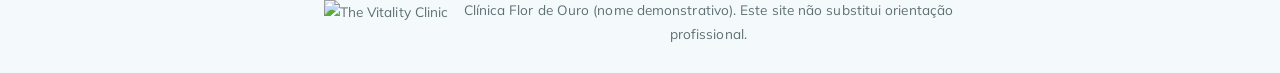
==== commit a478efb9: "Add files via upload" ====
--- a/index.html
+++ b/index.html
@@ -1,142 +1,148 @@
-<!DOCTYPE html>
-<html lang="pt-BR">
-<head>
-<meta charset="UTF-8">
-<meta name="viewport" content="width=device-width, initial-scale=1">
-<title>Clínica Flor de Ouro | Cuidado integrado com a sua saúde</title>
-<meta name="description" content="Nutrição, fisioterapia, cardiologia e massoterapia em um só lugar, com atendimento acolhedor e individualizado.">
-<link rel="preconnect" href="https://fonts.googleapis.com">
-<link href="https://fonts.googleapis.com/css2?family=Cormorant+Garamond:wght@500;600&family=Mulish:wght@400;600;700&display=swap" rel="stylesheet">
-<link rel="stylesheet" href="style.css">
-</head>
-<body>
-<!-- DADOS DEMONSTRATIVOS: nome, textos, equipe, endereço e contatos devem ser substituídos pelos reais -->
-<a class="skip" href="#conteudo">Ir para o conteúdo</a>
-<header class="topo">
-  <a class="marca" href="#home"><img src="blob:https://chatgpt.com/7d30e2cb-75c6-4ecb-8a8e-e20c13d91d61" alt="" height="38" style="width:auto"></a>
-  <button class="burger" aria-label="Abrir menu" aria-expanded="false" aria-controls="menu"><span></span><span></span><span></span></button>
-  <nav id="menu" aria-label="Principal">
-    <a href="#home" data-nav="home">Home</a>
-    <div class="sub">
-      <a href="#nutricao" data-nav="nutricao">Nutrição</a>
-      <div class="sub-lista">
-        <a href="#nutricao-nutricionista">Nutricionista</a>
-        <a href="#nutricao-tecnico">Técnico em Nutrição e Dietética</a>
-        <a href="#nutricao-nutrologo">Nutrólogo</a>
-      </div>
-    </div>
-    <a href="#fisioterapia" data-nav="fisioterapia">Fisioterapia</a>
-    <a href="#cardiologia" data-nav="cardiologia">Cardiologia</a>
-    <a href="#massoterapia" data-nav="massoterapia">Massoterapia</a>
-    <a class="btn btn-sm" data-wa href="#">Agendar</a>
-  </nav>
-</header>
-
-<main id="conteudo">
-<div class="pagina" data-page="home">
-
-<section class="hero" id="inicio">
-  <div class="hero-txt">
-    <p class="selo">Clínica de saúde integrada</p>
-    <h1>Cuidar de você, por inteiro.</h1>
-    <p>Nutrição, fisioterapia, cardiologia e massoterapia no mesmo lugar. Os profissionais conversam entre si para que o seu cuidado seja completo, sem você precisar repetir sua história em cada consulta.</p>
-    <p class="nota">Saúde não é uma peça isolada: alimentação, movimento, coração e descanso influenciam uns aos outros.</p>
-    <div class="acoes"><a class="btn" href="#especialidades" data-scroll>Conhecer os serviços</a><a class="btn btn-ghost" data-wa href="#">Falar no WhatsApp</a></div>
-  </div>
-  <div class="hero-flor" aria-hidden="true"><img src="assets/logo.png" alt=""></div>
-</section>
-
-<section class="sec alt" id="sobre">
-  <div class="cab"><h2>Sobre nós</h2><p>Uma clínica pensada para quem quer ser ouvido.</p></div>
-  <div class="duas">
-    <div>
-      <p>A Flor de Ouro nasceu da ideia de que cada pessoa tem uma história, e que o tratamento só funciona quando respeita essa história. Reunimos diferentes áreas da saúde para que seu acompanhamento seja organizado, claro e próximo.</p>
-      <p>Cada atendimento começa com escuta. Explicamos tudo em linguagem simples, sem pressa, e montamos o plano de cuidado junto com você.</p>
-      <p class="demo">Texto demonstrativo: adapte à história real da clínica.</p>
-    </div>
-    <div class="mvv">
-      <article><h3>Missão</h3><p>Promover saúde com acolhimento, ética e atenção individual.</p></article>
-      <article><h3>Visão</h3><p>Ser referência em cuidado integrado na nossa comunidade.</p></article>
-      <article><h3>Valores</h3><p>Respeito, empatia, qualidade técnica, transparência e cuidado contínuo.</p></article>
-    </div>
-  </div>
-</section>
-
-<section class="sec" id="especialidades">
-  <div class="cab"><h2>Especialidades</h2><p>Quatro áreas que se complementam.</p></div>
-  <div class="grade4">
-    <a class="esp" href="#nutricao"><svg viewBox="0 0 24 24"><path d="M12 7c-3-3-8-1-8 4s4 9 8 9 8-4 8-9-5-7-8-4zM12 7c0-2 1-4 3-5"/></svg><h3>Nutrição</h3><p>Alimentação orientada ao seu corpo, sua rotina e seus objetivos.</p><span>Conhecer serviços</span></a>
-    <a class="esp" href="#fisioterapia"><svg viewBox="0 0 24 24"><circle cx="12" cy="4.5" r="2"/><path d="M12 7v6l-3 8M12 13l3 8M6 10l6-1 6 1"/></svg><h3>Fisioterapia</h3><p>Recuperação do movimento, alívio de dores e prevenção de lesões.</p><span>Conhecer serviços</span></a>
-    <a class="esp" href="#cardiologia"><svg viewBox="0 0 24 24"><path d="M12 20S4 15 4 9.5A4.5 4.5 0 0 1 12 7a4.5 4.5 0 0 1 8 2.5C20 15 12 20 12 20z"/></svg><h3>Cardiologia</h3><p>Acompanhamento do coração e prevenção de doenças cardiovasculares.</p><span>Conhecer serviços</span></a>
-    <a class="esp" href="#massoterapia"><svg viewBox="0 0 24 24"><path d="M12 21c-5 0-8-4-8-8 4 0 7 2 8 5 1-3 4-5 8-5 0 4-3 8-8 8zM12 3c2 2 2 6 0 9-2-3-2-7 0-9z"/></svg><h3>Massoterapia</h3><p>Técnicas manuais para relaxar, aliviar tensões e restaurar o bem-estar.</p><span>Conhecer serviços</span></a>
-  </div>
-</section>
-
-<section class="sec alt" id="diferenciais">
-  <div class="cab"><h2>Nossos diferenciais</h2></div>
-  <ul class="difs">
-    <li><h3>Atendimento humanizado</h3><p>Você é tratado pelo nome e ouvido com atenção.</p></li>
-    <li><h3>Profissionais qualificados</h3><p>Equipe com formação e atualização constantes.</p></li>
-    <li><h3>Ambiente acolhedor</h3><p>Espaço confortável, calmo e acessível.</p></li>
-    <li><h3>Atenção individualizada</h3><p>Cada plano de cuidado é feito sob medida.</p></li>
-    <li><h3>Áreas integradas</h3><p>Os profissionais trocam informações, com a sua autorização.</p></li>
-    <li><h3>Compromisso com o bem-estar</h3><p>Acompanhamos sua evolução, não só a consulta.</p></li>
-  </ul>
-</section>
-
-<section class="sec" id="equipe">
-  <div class="cab"><h2>Nossa equipe</h2><p class="demo">Perfis demonstrativos. Substituir por fotos e dados reais.</p></div>
-  <div class="grade4">
-    <article class="prof"><div class="foto">Foto</div><h3>Nome Completo</h3><strong>Nutricionista</strong><p>Formação: graduação e pós-graduação (exemplo). Experiência com reeducação alimentar.</p></article>
-    <article class="prof"><div class="foto">Foto</div><h3>Nome Completo</h3><strong>Fisioterapeuta</strong><p>Formação: graduação em Fisioterapia (exemplo). Foco em reabilitação ortopédica.</p></article>
-    <article class="prof"><div class="foto">Foto</div><h3>Nome Completo</h3><strong>Cardiologista</strong><p>Formação: Medicina e residência (exemplo). Atuação em prevenção cardiovascular.</p></article>
-    <article class="prof"><div class="foto">Foto</div><h3>Nome Completo</h3><strong>Massoterapeuta</strong><p>Formação: curso técnico (exemplo). Experiência em massagem relaxante e terapêutica.</p></article>
-  </div>
-</section>
-
-<section class="sec alt" id="depoimentos">
-  <div class="cab"><h2>Depoimentos</h2><p class="demo">Exemplos fictícios, apenas para demonstração.</p></div>
-  <div class="grade3">
-    <blockquote><p>Fui ouvida com calma e entendi cada etapa do meu tratamento.</p><cite>Paciente A (exemplo)</cite></blockquote>
-    <blockquote><p>Ter várias especialidades no mesmo lugar facilitou muito a minha rotina.</p><cite>Paciente B (exemplo)</cite></blockquote>
-    <blockquote><p>Ambiente tranquilo e equipe atenciosa. Me senti em casa.</p><cite>Paciente C (exemplo)</cite></blockquote>
-  </div>
-</section>
-
-<section class="sec" id="faq">
-  <div class="cab"><h2>Perguntas frequentes</h2></div>
-  <div class="faq">
-    <details><summary>Como funciona o atendimento?</summary><p>Você escolhe a especialidade, agenda o horário e é recebido por um profissional que faz uma conversa inicial e propõe um plano de cuidado.</p></details>
-    <details><summary>Como agendar uma consulta?</summary><p>Pelo botão do WhatsApp, por telefone ou por e-mail. Nossa recepção indica o melhor horário para você.</p></details>
-    <details><summary>Quais especialidades estão disponíveis?</summary><p>Nutrição (nutricionista, técnico em nutrição e dietética e nutrólogo), fisioterapia, cardiologia e massoterapia.</p></details>
-    <details><summary>É necessário encaminhamento médico?</summary><p>Em geral não é obrigatório para iniciar, mas alguns tratamentos podem se beneficiar dele. Confirme com a recepção. <em>(Informação demonstrativa.)</em></p></details>
-    <details><summary>Como funcionam os retornos?</summary><p>O profissional define com você a frequência dos retornos conforme sua evolução. <em>(Demonstrativo.)</em></p></details>
-    <details><summary>Onde a clínica está localizada?</summary><p>Veja o endereço e o mapa na seção Contato logo abaixo. <em>(Endereço demonstrativo.)</em></p></details>
-    <details><summary>Quais são as formas de contato?</summary><p>WhatsApp, telefone e e-mail, todos listados na seção Contato.</p></details>
-  </div>
-</section>
-
-<section class="sec alt" id="contato">
-  <div class="cab"><h2>Contato e localização</h2><p class="demo">Dados demonstrativos. Substituir pelos reais.</p></div>
-  <div class="duas">
-    <ul class="info">
-      <li><b>Endereço</b>Rua Exemplo, 123, Bairro, Cidade/UF</li>
-      <li><b>Telefone</b>(00) 0000-0000</li>
-      <li><b>WhatsApp</b>(00) 00000-0000</li>
-      <li><b>E-mail</b>contato@exemplo.com.br</li>
-      <li><b>Horários</b>Segunda a sexta, 8h às 18h<br>Sábado, 8h às 12h</li>
-      <li><a class="btn" data-wa href="#">Agendar pelo WhatsApp</a></li>
-    </ul>
-    <div class="mapa">Espaço para o mapa<br><small>Inserir aqui o iframe do Google Maps</small></div>
-  </div>
-</section>
-</div>
-
-<!-- Etapa 2: páginas de especialidades. Cada página usa <div class="pagina" data-page="nome"> -->
-<div class="pagina" data-page="em-breve"><section class="sec"><div class="cab"><h2 id="em-breve-t">Em breve</h2><p>Esta página será desenvolvida na próxima etapa.</p><a class="btn" href="#home">Voltar à Home</a></div></section></div>
-</main>
-
-<footer class="rodape"><img src="assets/logo.png" alt="" height="28" style="width:auto"><p>Clínica Flor de Ouro (nome demonstrativo). Este site não substitui orientação profissional.</p></footer>
-<script src="script.js"></script>
-</body>
+<!DOCTYPE html>
+<html lang="pt-BR">
+<head>
+<meta charset="UTF-8">
+<meta name="viewport" content="width=device-width, initial-scale=1">
+<title>Clínica Flor de Ouro | Cuidado integrado com a sua saúde</title>
+<meta name="theme-color" content="#000080">
+<meta name="description" content="Nutrição, fisioterapia, cardiologia e massoterapia em um só lugar, com atendimento acolhedor e individualizado.">
+<link rel="preconnect" href="https://fonts.googleapis.com">
+<link href="https://fonts.googleapis.com/css2?family=Cormorant+Garamond:ital,wght@0,500;0,600;0,700;1,500;1,600&family=Mulish:wght@400;600;700&display=swap" rel="stylesheet">
+<link rel="stylesheet" href="style.css">
+</head>
+<body>
+<div class="progresso" aria-hidden="true"></div>
+<!-- DADOS DEMONSTRATIVOS: nome, textos, equipe, endereço e contatos devem ser substituídos pelos reais -->
+<a class="skip" href="#conteudo">Ir para o conteúdo</a>
+<header class="topo">
+  <a class="marca" href="#home"><img src="assets/logo.png" alt="The Vitality Clinic"></a>
+  <button class="burger" aria-label="Abrir menu" aria-expanded="false" aria-controls="menu"><span></span><span></span><span></span></button>
+  <nav id="menu" aria-label="Principal">
+    <a href="#home" data-nav="home">Home</a>
+    <div class="sub">
+      <a href="#nutricao" data-nav="nutricao">Nutrição</a>
+      <div class="sub-lista">
+        <a href="#nutricao-nutricionista">Nutricionista</a>
+        <a href="#nutricao-tecnico">Técnico em Nutrição e Dietética</a>
+        <a href="#nutricao-nutrologo">Nutrólogo</a>
+      </div>
+    </div>
+    <a href="#fisioterapia" data-nav="fisioterapia">Fisioterapia</a>
+    <a href="#cardiologia" data-nav="cardiologia">Cardiologia</a>
+    <a href="#massoterapia" data-nav="massoterapia">Massoterapia</a>
+    <a class="btn btn-sm" data-wa href="#">Agendar</a>
+  </nav>
+</header>
+
+<main id="conteudo">
+<div class="pagina" data-page="home">
+
+<section class="hero" id="inicio">
+  <div class="hero-txt">
+    <p class="selo">Clínica de saúde integrada</p>
+    <h1>Cuidar de você, <em>por inteiro.</em></h1>
+    <p>Nutrição, fisioterapia, cardiologia e massoterapia no mesmo lugar. Os profissionais conversam entre si para que o seu cuidado seja completo, sem você precisar repetir sua história em cada consulta.</p>
+    <p class="nota">Saúde não é uma peça isolada: alimentação, movimento, coração e descanso influenciam uns aos outros.</p>
+    <div class="acoes"><a class="btn" href="#especialidades" data-scroll>Conhecer os serviços</a><a class="btn btn-ghost" data-wa href="#">Falar no WhatsApp</a></div>
+  </div>
+  <div class="hero-flor"><img class="on" src="assets/clinica.jpg" alt="Recepção e sala de espera da clínica"><div class="hero-card"><b>4 especialidades</b><span>no mesmo lugar, com cuidado integrado</span></div></div>
+  </section>
+
+<section class="faixa"><div><b>Seg a sex, 8h às 18h</b><span>Sábado, 8h às 12h</span></div><div><b>Agendamento rápido</b><span>Direto pelo WhatsApp</span></div><div><b>4 especialidades</b><span>No mesmo lugar</span></div><div><b>Plano individual</b><span>Feito sob medida para você</span></div></section>
+<section class="sec alt" id="sobre">
+  <div class="cab"><h2>Sobre nós</h2><p>Uma clínica pensada para quem quer ser ouvido.</p></div>
+  <div class="duas">
+    <div>
+      <p>A Flor de Ouro nasceu da ideia de que cada pessoa tem uma história, e que o tratamento só funciona quando respeita essa história. Reunimos diferentes áreas da saúde para que seu acompanhamento seja organizado, claro e próximo.</p>
+      <p>Cada atendimento começa com escuta. Explicamos tudo em linguagem simples, sem pressa, e montamos o plano de cuidado junto com você.</p>
+      <p class="demo">Texto demonstrativo: adapte à história real da clínica.</p>
+    </div>
+    <div class="mvv">
+      <article><h3>Missão</h3><p>Promover saúde com acolhimento, ética e atenção individual.</p></article>
+      <article><h3>Visão</h3><p>Ser referência em cuidado integrado na nossa comunidade.</p></article>
+      <article><h3>Valores</h3><p>Respeito, empatia, qualidade técnica, transparência e cuidado contínuo.</p></article>
+    </div>
+  </div>
+</section>
+
+<section class="sec" id="especialidades">
+  <div class="cab"><h2>Especialidades</h2><p>Quatro áreas que se complementam.</p></div>
+  <div class="grade4">
+    <a class="esp" href="#nutricao"><svg viewBox="0 0 24 24"><path d="M12 7c-3-3-8-1-8 4s4 9 8 9 8-4 8-9-5-7-8-4zM12 7c0-2 1-4 3-5"/></svg><h3>Nutrição</h3><p>Alimentação orientada ao seu corpo, sua rotina e seus objetivos.</p><span>Conhecer serviços</span></a>
+    <a class="esp" href="#fisioterapia"><svg viewBox="0 0 24 24"><circle cx="12" cy="4.5" r="2"/><path d="M12 7v6l-3 8M12 13l3 8M6 10l6-1 6 1"/></svg><h3>Fisioterapia</h3><p>Recuperação do movimento, alívio de dores e prevenção de lesões.</p><span>Conhecer serviços</span></a>
+    <a class="esp" href="#cardiologia"><svg viewBox="0 0 24 24"><path d="M12 20S4 15 4 9.5A4.5 4.5 0 0 1 12 7a4.5 4.5 0 0 1 8 2.5C20 15 12 20 12 20z"/></svg><h3>Cardiologia</h3><p>Acompanhamento do coração e prevenção de doenças cardiovasculares.</p><span>Conhecer serviços</span></a>
+    <a class="esp" href="#massoterapia"><svg viewBox="0 0 24 24"><path d="M12 21c-5 0-8-4-8-8 4 0 7 2 8 5 1-3 4-5 8-5 0 4-3 8-8 8zM12 3c2 2 2 6 0 9-2-3-2-7 0-9z"/></svg><h3>Massoterapia</h3><p>Técnicas manuais para relaxar, aliviar tensões e restaurar o bem-estar.</p><span>Conhecer serviços</span></a>
+  </div>
+</section>
+
+<section class="sec alt" id="integrado"><div class="cab"><h2>Cuidado que se conecta</h2><p>Conheça os espaços da clínica, pensados para o seu conforto.</p></div><div class="car"><div class="slide on"><div class="foto-int"><img src="assets/clinica.jpg" alt="Recepção" onerror="this.closest('.slide').remove()"></div><div class="slide-txt"><p class="selo">Recepção</p><h3>Acolhimento desde a chegada</h3><p>Um espaço sereno, com iluminação suave e atendimento atencioso desde o primeiro contato.</p><ul class="check"><li>Recepção acolhedora</li><li>Sala de espera confortável</li><li>Ambiente tranquilo e organizado</li></ul><a class="btn" data-wa href="#">Agendar uma visita</a></div></div><div class="slide"><div class="foto-int"><img src="assets/clinica2.jpg" alt="Espaço Infantil" onerror="this.closest('.slide').remove()"></div><div class="slide-txt"><p class="selo">Espaço Infantil</p><h3>Um cantinho pensado para os pequenos</h3><p>Ambiente lúdico e acolhedor, para as crianças esperarem com tranquilidade enquanto a família é atendida.</p><ul class="check"><li>Mesa e cadeirinhas infantis</li><li>Brinquedos e pelúcias</li><li>Espaço seguro e aconchegante</li></ul><a class="btn" data-wa href="#">Agendar uma visita</a></div></div><div class="slide"><div class="foto-int"><img src="assets/clinica3.jpg" alt="Nossos espaços" onerror="this.closest('.slide').remove()"></div><div class="slide-txt"><p class="selo">Nossos espaços</p><h3>Ambientes pensados para o seu conforto</h3><p>Cada espaço da clínica foi planejado para que você se sinta bem do início ao fim do atendimento.</p><ul class="check"><li>Decoração acolhedora</li><li>Iluminação suave</li><li>Organização e limpeza</li></ul><a class="btn" data-wa href="#">Agendar uma visita</a></div></div><div class="slide"><div class="foto-int"><img src="assets/clinica4.jpg" alt="Nossos espaços" onerror="this.closest('.slide').remove()"></div><div class="slide-txt"><p class="selo">Nossos espaços</p><h3>Cuidado em cada detalhe</h3><p>Mobiliário, luz e cores escolhidos para tornar a sua visita mais leve e agradável.</p><ul class="check"><li>Conforto em todos os ambientes</li><li>Espaços bem cuidados</li><li>Estrutura pensada para você</li></ul><a class="btn" data-wa href="#">Agendar uma visita</a></div></div><div class="slide"><div class="foto-int"><img src="assets/clinica5.jpg" alt="Nossos espaços" onerror="this.closest('.slide').remove()"></div><div class="slide-txt"><p class="selo">Nossos espaços</p><h3>Um lugar para se sentir em casa</h3><p>Um ambiente calmo, que ajuda você a relaxar antes e depois do atendimento.</p><ul class="check"><li>Clima tranquilo</li><li>Atenção aos detalhes</li><li>Atendimento acolhedor</li></ul><a class="btn" data-wa href="#">Agendar uma visita</a></div></div></div></section>
+
+<section class="sec" id="diferenciais">
+  <div class="cab"><h2>Nossos diferenciais</h2></div>
+  <ul class="difs">
+    <li><h3>Atendimento humanizado</h3><p>Você é tratado pelo nome e ouvido com atenção.</p></li>
+    <li><h3>Profissionais qualificados</h3><p>Equipe com formação e atualização constantes.</p></li>
+    <li><h3>Ambiente acolhedor</h3><p>Espaço confortável, calmo e acessível.</p></li>
+    <li><h3>Atenção individualizada</h3><p>Cada plano de cuidado é feito sob medida.</p></li>
+    <li><h3>Áreas integradas</h3><p>Os profissionais trocam informações, com a sua autorização.</p></li>
+    <li><h3>Compromisso com o bem-estar</h3><p>Acompanhamos sua evolução, não só a consulta.</p></li>
+  </ul>
+</section>
+
+<section class="sec alt" id="jornada"><div class="cab"><h2>Como é a sua jornada</h2><p>Do primeiro contato ao acompanhamento, você sabe o que vem a seguir.</p></div>
+<ol class="passos"><li><h3>Agende</h3><p>Fale com a recepção pelo WhatsApp, telefone ou e-mail.</p></li><li><h3>Seja ouvido</h3><p>Na primeira consulta, conversamos sobre sua rotina e seus objetivos.</p></li><li><h3>Receba seu plano</h3><p>Montamos juntos um plano de cuidado claro e realista.</p></li><li><h3>Evolua com apoio</h3><p>Retornos regulares para ajustar o plano conforme o seu progresso.</p></li></ol></section>
+
+<section class="sec" id="dicas"><div class="cab"><h2>Pequenos hábitos, grande diferença</h2><p>Dicas simples de bem-estar para começar hoje.</p></div>
+<div class="grade4"><article class="serv"><h3>Hidrate-se</h3><p>Beba água ao longo do dia, mesmo sem sentir muita sede.</p></article><article class="serv"><h3>Durma bem</h3><p>Um sono regular ajuda o corpo e a mente a se recuperarem.</p></article><article class="serv"><h3>Mexa-se</h3><p>Pausas para alongar e caminhadas curtas já fazem diferença.</p></article><article class="serv"><h3>Varie o prato</h3><p>Prefira alimentos naturais e de várias cores nas refeições.</p></article></div>
+<p class="demo" style="margin-top:20px">Dicas gerais, que não substituem a orientação de um profissional.</p></section>
+
+<section class="sec alt" id="faq">
+  <div class="cab"><h2>Perguntas frequentes</h2></div>
+  <div class="faq"><details><summary>Como funciona o atendimento?</summary><p>Você escolhe a especialidade, agenda o horário e é recebido por um profissional que faz uma conversa inicial e propõe um plano de cuidado.</p></details><details><summary>Como agendar uma consulta?</summary><p>Pelo botão do WhatsApp, por telefone ou por e-mail. Nossa recepção indica o melhor horário para você.</p></details><details><summary>Quais especialidades estão disponíveis?</summary><p>Nutrição (nutricionista, técnico em nutrição e dietética e nutrólogo), fisioterapia, cardiologia e massoterapia.</p></details><details><summary>É necessário encaminhamento médico?</summary><p>Não. Você pode agendar diretamente com qualquer especialidade. Se já tiver exames, laudos ou pedidos médicos, leve na primeira consulta: eles ajudam o profissional a planejar o seu cuidado.</p></details><details><summary>Quanto tempo dura uma consulta?</summary><p>Em geral, de 40 a 60 minutos na primeira consulta, que inclui uma conversa inicial. O tempo exato é informado no agendamento.</p></details><details><summary>Como funcionam os retornos?</summary><p>O profissional define com você a frequência dos retornos conforme a sua evolução. No início costumam ser mais próximos e vão se espaçando com o tempo.</p></details><details><summary>Posso ser atendido por mais de uma especialidade?</summary><p>Sim. Com a sua autorização, os profissionais trocam informações para que o cuidado seja alinhado, sem você precisar repetir a sua história.</p></details><details><summary>Meus dados ficam protegidos?</summary><p>Sim. Suas informações e seu prontuário são tratados com sigilo e só são compartilhados entre os profissionais com a sua autorização.</p></details><details><summary>Onde a clínica está localizada?</summary><p>O endereço, os horários e o mapa estão na seção Contato, no fim desta página.</p></details><details><summary>Quais são as formas de contato?</summary><p>WhatsApp, telefone e e-mail, todos listados na seção Contato.</p></details></div>
+</section>
+
+<section class="sec" id="contato">
+  <div class="cab"><h2>Contato e localização</h2><p class="demo">Dados demonstrativos. Substituir pelos reais.</p></div>
+  <div class="duas">
+    <ul class="info">
+      <li><b>Endereço</b>Rua Exemplo, 123, Bairro, Cidade/UF</li>
+      <li><b>Telefone</b>(00) 0000-0000</li>
+      <li><b>WhatsApp</b>(00) 00000-0000</li>
+      <li><b>E-mail</b>contato@exemplo.com.br</li>
+      <li><b>Horários</b>Segunda a sexta, 8h às 18h<br>Sábado, 8h às 12h</li>
+      <li><a class="btn" data-wa href="#">Agendar pelo WhatsApp</a></li>
+    </ul>
+    <div class="mapa">Espaço para o mapa<br><small>Inserir aqui o iframe do Google Maps</small></div>
+  </div>
+</section>
+</div>
+
+<div class="pagina" data-page="nutricao">
+<section class="phero"><div class="phero-in"><p class="selo">Nutrição</p><h1>Alimentação que <em>cabe na sua vida.</em></h1><p>Três profissionais que atuam juntos, do plano alimentar do dia a dia ao acompanhamento clínico.</p><div class="acoes"><a class="btn" data-wa href="#">Agendar consulta</a><a class="btn btn-ghost" href="#home">Voltar à Home</a></div></div><div class="phero-ico"><svg viewBox="0 0 24 24"><path d="M12 7c-3-3-8-1-8 4s4 9 8 9 8-4 8-9-5-7-8-4zM12 7c0-2 1-4 3-5"/></svg><img src="assets/nutricao.jpg" alt="Nutrição" loading="lazy" onload="this.classList.add('ok')" onerror="this.remove()"></div></section>
+<section class="sec escolha"><div class="cab"><h2>Por onde começar?</h2><p>Escolha pelo que você precisa agora. A recepção também ajuda a decidir.</p></div><div class="grade3"><a href="#nutricao-nutricionista"><b>Quero um plano alimentar</b><span>Nutricionista →</span></a><a href="#nutricao-tecnico"><b>Preciso de apoio no dia a dia</b><span>Técnico em Nutrição e Dietética →</span></a><a href="#nutricao-nutrologo"><b>Tenho exames ou dúvidas clínicas</b><span>Nutrólogo →</span></a></div></section>
+<section class="sec bloco" id="nutricao-nutricionista"><div class="bloco-in"><div class="bloco-tag"><span class="num">01</span><div class="ico"><svg viewBox="0 0 24 24"><path d="M12 7c-3-3-8-1-8 4s4 9 8 9 8-4 8-9-5-7-8-4zM12 7c0-2 1-4 3-5"/></svg></div></div><div class="bloco-txt"><p class="selo">Nutricionista</p><h2>Seu plano alimentar, do seu jeito</h2><p class="lead">Cria o seu plano com base na rotina, nos gostos e nos objetivos, sem dietas genéricas.</p><div class="cols"><div><h3>O que fazemos</h3><ul class="lista"><li>Reeducação alimentar e emagrecimento</li><li>Ganho de massa e nutrição esportiva</li><li>Acompanhamento em diabetes, colesterol e pressão alta</li><li>Cardápios e lista de compras</li></ul></div><div><h3>Ideal para</h3><ul class="lista"><li>Quem quer mudar hábitos sem dietas radicais</li><li>Quem treina e busca mais desempenho</li><li>Quem precisa de orientação para uma condição de saúde</li></ul></div></div><a class="btn" data-wa href="#">Agendar com nutricionista</a></div></div></section><section class="sec bloco alt" id="nutricao-tecnico"><div class="bloco-in"><div class="bloco-tag"><span class="num">02</span><div class="ico"><svg viewBox="0 0 24 24"><path d="M9 4h6v3H9zM6 6h12v15H6zM9 12h6M9 16h4"/></svg></div></div><div class="bloco-txt"><p class="selo">Técnico em Nutrição e Dietética</p><h2>Apoio para o plano sair do papel</h2><p class="lead">Ajuda a executar o plano no dia a dia, com orientações práticas e acompanhamento próximo.</p><div class="cols"><div><h3>O que fazemos</h3><ul class="lista"><li>Apoio na execução do plano alimentar</li><li>Cardápios práticos e substituições</li><li>Orientação sobre porções e preparo</li><li>Acompanhamento da rotina</li></ul></div><div><h3>Ideal para</h3><ul class="lista"><li>Quem precisa de ajuda para colocar o plano em prática</li><li>Quem tem dúvidas sobre porções e preparo</li><li>Quem quer manter o ritmo entre as consultas</li></ul></div></div><a class="btn" data-wa href="#">Agendar com o técnico</a></div></div></section><section class="sec bloco" id="nutricao-nutrologo"><div class="bloco-in"><div class="bloco-tag"><span class="num">03</span><div class="ico"><svg viewBox="0 0 24 24"><path d="M3 12h4l2-5 4 10 2-5h6"/></svg></div></div><div class="bloco-txt"><p class="selo">Nutrólogo</p><h2>Um olhar médico sobre a sua nutrição</h2><p class="lead">Médico especialista que avalia o organismo como um todo: exames, carências e metabolismo.</p><div class="cols"><div><h3>O que fazemos</h3><ul class="lista"><li>Avaliação do estado nutricional</li><li>Análise de exames laboratoriais</li><li>Orientação sobre suplementação</li><li>Tratamento de carências e obesidade</li></ul></div><div><h3>Ideal para</h3><ul class="lista"><li>Quem tem exames alterados</li><li>Quem suspeita de carências nutricionais</li><li>Quem busca tratamento médico para obesidade ou avalia suplementação</li></ul></div></div><a class="btn" data-wa href="#">Agendar com nutrólogo</a></div></div></section><section class="sec alt"><div class="cab"><h2>Como funciona</h2><p>Um caminho simples, no seu ritmo.</p></div><ol class="passos"><li><h3>Conversa inicial</h3><p>Entendemos sua rotina, histórico e objetivos.</p></li><li><h3>Plano sob medida</h3><p>Montamos juntos um plano realista, sem dietas genéricas.</p></li><li><h3>Acompanhamento</h3><p>Retornos para ajustar o plano conforme sua evolução.</p></li></ol></section>
+<section class="sec"><div class="cab"><h2>Para quem é indicado</h2></div><ul class="check"><li>Quem quer emagrecer, ganhar massa ou melhorar o desempenho</li><li>Quem tem rotina corrida e alimentação irregular</li><li>Quem precisa de acompanhamento com diabetes, colesterol ou pressão alta</li><li>Gestantes, idosos, crianças e atletas, com orientação adequada</li><li>Quem quer melhorar a relação com a comida</li></ul></section><section class="sec alt"><div class="cab"><h2>Benefícios</h2></div><ul class="difs"><li><h3>Sem dietas radicais</h3><p>O plano respeita suas preferências e sua rotina.</p></li><li><h3>Cardápios práticos</h3><p>Receitas e substituições fáceis de seguir.</p></li><li><h3>Acompanhamento próximo</h3><p>Ajustes constantes conforme a sua evolução.</p></li><li><h3>Equipe integrada</h3><p>Trabalho em conjunto com fisioterapia e cardiologia.</p></li></ul></section><section class="sec"><div class="cab"><h2>O que levar na primeira consulta</h2><p>Nada de complicado: o que você tiver já ajuda.</p></div><ul class="check"><li>Exames recentes, se tiver</li><li>Lista de medicamentos e suplementos em uso</li><li>Descrição da sua rotina e refeições do dia a dia</li><li>Seus objetivos e dúvidas</li></ul></section><section class="sec alt"><div class="cab"><h2>Dúvidas frequentes</h2></div><div class="faq"><details><summary>Qual a diferença entre nutricionista e nutrólogo?</summary><p>O nutricionista monta o plano alimentar. O nutrólogo é médico e avalia também exames, carências e a necessidade de suplementação.</p></details><details><summary>Vou precisar cortar os alimentos que gosto?</summary><p>Não necessariamente. O plano é montado com você, considerando seus gostos e sua rotina.</p></details><details><summary>Preciso fazer exames antes?</summary><p>Não é obrigatório, mas exames recentes ajudam a orientar melhor o plano.</p></details><details><summary>Quanto tempo dura o acompanhamento?</summary><p>Depende do seu objetivo e é definido junto com o profissional.</p></details></div></section><section class="sec cta"><div><h2>Vamos montar o seu plano alimentar?</h2><p>Fale com a recepção e escolha o melhor horário.</p><a class="btn" data-wa href="#">Agendar pelo WhatsApp</a></div></section>
+<p class="demo dm">Conteúdo demonstrativo: adapte aos serviços reais da clínica.</p>
+</div><div class="pagina" data-page="fisioterapia">
+<section class="phero"><div class="phero-in"><p class="selo">Fisioterapia</p><h1>Movimento sem dor, com segurança.</h1><p>Avaliação completa e tratamento personalizado para recuperar, fortalecer e prevenir lesões.</p><div class="acoes"><a class="btn" data-wa href="#">Agendar consulta</a><a class="btn btn-ghost" href="#home">Voltar à Home</a></div></div><div class="phero-ico"><svg viewBox="0 0 24 24"><circle cx="12" cy="4.5" r="2"/><path d="M12 7v6l-3 8M12 13l3 8M6 10l6-1 6 1"/></svg><img src="assets/fisioterapia.jpg" alt="Fisioterapia" loading="lazy" onload="this.classList.add('ok')" onerror="this.remove()"></div></section>
+<section class="sec"><div class="cab"><h2>Áreas de atuação</h2><p>Tratamentos conduzidos com avaliação individual.</p></div><div class="grade4"><article class="serv"><h3>Ortopédica</h3><p>Lesões musculares, articulares e recuperação pós-cirúrgica.</p></article><article class="serv"><h3>Postural</h3><p>Correção de postura e alívio de dores nas costas e no pescoço.</p></article><article class="serv"><h3>Esportiva</h3><p>Prevenção de lesões e retorno seguro à atividade.</p></article><article class="serv"><h3>Geriátrica</h3><p>Equilíbrio, mobilidade e autonomia no dia a dia.</p></article></div></section><section class="sec alt"><div class="cab"><h2>Como funciona</h2><p>Do primeiro atendimento à alta.</p></div><ol class="passos"><li><h3>Avaliação</h3><p>Analisamos movimento, dor e histórico.</p></li><li><h3>Tratamento</h3><p>Exercícios e técnicas definidos para o seu caso.</p></li><li><h3>Evolução</h3><p>Reavaliações e orientações para manter os resultados.</p></li></ol></section>
+<section class="sec"><div class="cab"><h2>Para quem é indicado</h2></div><ul class="check"><li>Quem sente dor nas costas, no pescoço ou nas articulações</li><li>Quem está em recuperação de cirurgia ou lesão</li><li>Quem passa muitas horas sentado ou no computador</li><li>Atletas e praticantes de atividade física</li><li>Quem tem dificuldade de equilíbrio ou mobilidade</li></ul></section><section class="sec alt"><div class="cab"><h2>Benefícios</h2></div><ul class="difs"><li><h3>Alívio da dor</h3><p>Técnicas escolhidas para o seu caso.</p></li><li><h3>Mais mobilidade e força</h3><p>Exercícios progressivos e seguros.</p></li><li><h3>Prevenção de lesões</h3><p>Orientação para evitar que o problema volte.</p></li><li><h3>Autonomia no dia a dia</h3><p>Dicas para aplicar em casa e no trabalho.</p></li></ul></section><section class="sec"><div class="cab"><h2>O que levar na primeira consulta</h2><p>Nada de complicado: o que você tiver já ajuda.</p></div><ul class="check"><li>Exames de imagem e laudos, se houver</li><li>Relatórios ou indicações médicas</li><li>Roupas confortáveis</li><li>Lista das dores e dos movimentos que mais incomodam</li></ul></section><section class="sec alt"><div class="cab"><h2>Dúvidas frequentes</h2></div><div class="faq"><details><summary>Preciso de pedido médico?</summary><p>Em geral não é obrigatório para iniciar, mas laudos ajudam. Confirme com a recepção.</p></details><details><summary>Quantas sessões serão necessárias?</summary><p>Depende do caso. Definimos na avaliação e ajustamos nos retornos.</p></details><details><summary>O tratamento dói?</summary><p>A intensidade é ajustada a você. Avise sempre que sentir desconforto.</p></details></div></section><section class="sec cta"><div><h2>Pronto para voltar a se mover bem?</h2><p>Fale com a recepção e escolha o melhor horário.</p><a class="btn" data-wa href="#">Agendar pelo WhatsApp</a></div></section>
+<p class="demo dm">Conteúdo demonstrativo: adapte aos serviços reais da clínica.</p>
+</div><div class="pagina" data-page="cardiologia">
+<section class="phero"><div class="phero-in"><p class="selo">Cardiologia</p><h1>Cuidar do coração é prevenir.</h1><p>Acompanhamento cardiovascular com escuta atenta e exames explicados em linguagem simples.</p><div class="acoes"><a class="btn" data-wa href="#">Agendar consulta</a><a class="btn btn-ghost" href="#home">Voltar à Home</a></div></div><div class="phero-ico"><svg viewBox="0 0 24 24"><path d="M12 20S4 15 4 9.5A4.5 4.5 0 0 1 12 7a4.5 4.5 0 0 1 8 2.5C20 15 12 20 12 20z"/></svg><img src="assets/cardiologia.jpg" alt="Cardiologia" loading="lazy" onload="this.classList.add('ok')" onerror="this.remove()"></div></section>
+<section class="sec"><div class="cab"><h2>Serviços</h2><p>Prevenção, diagnóstico e acompanhamento.</p></div><div class="grade4"><article class="serv"><h3>Consulta cardiológica</h3><p>Avaliação geral do coração e dos fatores de risco.</p></article><article class="serv"><h3>Check-up cardiovascular</h3><p>Revisão de exames, pressão e hábitos de vida.</p></article><article class="serv"><h3>Controle de pressão e colesterol</h3><p>Acompanhamento regular e ajuste do tratamento.</p></article><article class="serv"><h3>Orientação para atividade física</h3><p>Liberação e orientação para exercitar-se com segurança.</p></article></div></section><section class="sec alt"><div class="cab"><h2>Sinais para procurar atendimento</h2><p>Converse com um profissional se perceber algo diferente.</p></div><article class="serv"><h3>Cansaço fora do comum</h3><p>Fadiga que não passa com o descanso.</p></article><article class="serv"><h3>Palpitações</h3><p>Batimentos acelerados ou irregulares.</p></article><article class="serv"><h3>Dor ou aperto no peito</h3><p>Em caso de dor intensa, procure um pronto-atendimento.</p></article><article class="serv"><h3>Histórico familiar</h3><p>Casos de doença cardíaca na família merecem acompanhamento.</p></article></section>
+<section class="sec"><div class="cab"><h2>Para quem é indicado</h2></div><ul class="check"><li>Quem tem histórico de doença do coração na família</li><li>Quem tem pressão alta, colesterol alterado ou diabetes</li><li>Quem é sedentário, fumante ou vive com muito estresse</li><li>Quem deseja começar atividade física com segurança</li><li>Quem quer fazer um check-up preventivo</li></ul></section><section class="sec alt"><div class="cab"><h2>Benefícios</h2></div><ul class="difs"><li><h3>Prevenção</h3><p>Identificar fatores de risco antes de virarem problema.</p></li><li><h3>Exames explicados</h3><p>Você entende cada resultado, em linguagem simples.</p></li><li><h3>Acompanhamento contínuo</h3><p>Retornos regulares para ajustar o cuidado.</p></li><li><h3>Hábitos mais saudáveis</h3><p>Orientações de alimentação e atividade física.</p></li></ul></section><section class="sec"><div class="cab"><h2>O que levar na primeira consulta</h2><p>Nada de complicado: o que você tiver já ajuda.</p></div><ul class="check"><li>Exames anteriores (sangue, eletrocardiograma)</li><li>Lista de medicamentos em uso</li><li>Registros de pressão, se medir em casa</li><li>Histórico de doenças na família</li></ul></section><section class="sec alt"><div class="cab"><h2>Dúvidas frequentes</h2></div><div class="faq"><details><summary>Preciso ter sintomas para consultar?</summary><p>Não. A prevenção é um dos principais focos da cardiologia.</p></details><details><summary>Quais exames podem ser pedidos?</summary><p>Depende da avaliação. O médico explica o que será pedido e por quê.</p></details><details><summary>Dor forte no peito pode esperar a consulta?</summary><p>Não. Procure um pronto-atendimento ou ligue para o SAMU (192).</p></details></div></section><section class="sec cta"><div><h2>Agende a sua avaliação do coração</h2><p>Fale com a recepção e escolha o melhor horário.</p><a class="btn" data-wa href="#">Agendar pelo WhatsApp</a></div></section>
+<p class="demo dm">Conteúdo demonstrativo: adapte aos serviços reais da clínica.</p>
+</div><div class="pagina" data-page="massoterapia">
+<section class="phero"><div class="phero-in"><p class="selo">Massoterapia</p><h1>Um tempo só seu para relaxar.</h1><p>Técnicas manuais para aliviar tensões, melhorar a circulação e devolver a sensação de bem-estar.</p><div class="acoes"><a class="btn" data-wa href="#">Agendar consulta</a><a class="btn btn-ghost" href="#home">Voltar à Home</a></div></div><div class="phero-ico"><svg viewBox="0 0 24 24"><path d="M12 21c-5 0-8-4-8-8 4 0 7 2 8 5 1-3 4-5 8-5 0 4-3 8-8 8zM12 3c2 2 2 6 0 9-2-3-2-7 0-9z"/></svg><img src="assets/massoterapia.jpg" alt="Massoterapia" loading="lazy" onload="this.classList.add('ok')" onerror="this.remove()"></div></section>
+<section class="sec"><div class="cab"><h2>Técnicas</h2><p>Cada sessão é adaptada ao que o seu corpo precisa.</p></div><div class="grade4"><article class="serv"><h3>Massagem relaxante</h3><p>Toques suaves para reduzir o estresse e acalmar a mente.</p></article><article class="serv"><h3>Massagem terapêutica</h3><p>Foco em pontos de tensão e dores musculares.</p></article><article class="serv"><h3>Drenagem linfática</h3><p>Movimentos leves que estimulam a circulação.</p></article><article class="serv"><h3>Liberação miofascial</h3><p>Alívio de encurtamentos e rigidez muscular.</p></article></div></section><section class="sec alt"><div class="cab"><h2>Como funciona</h2><p>Uma sessão tranquila, do início ao fim.</p></div><ol class="passos"><li><h3>Acolhimento</h3><p>Conversamos sobre queixas, preferências e cuidados.</p></li><li><h3>Sessão</h3><p>Técnica escolhida para o seu momento, em ambiente calmo.</p></li><li><h3>Orientações</h3><p>Dicas simples para prolongar o bem-estar em casa.</p></li></ol></section>
+<section class="sec"><div class="cab"><h2>Para quem é indicado</h2></div><ul class="check"><li>Quem sente estresse e tensão em pescoço e ombros</li><li>Quem dorme mal ou vive com ansiedade</li><li>Quem passa muito tempo sentado</li><li>Praticantes de atividade física</li><li>Quem quer um momento de autocuidado</li></ul></section><section class="sec alt"><div class="cab"><h2>Benefícios</h2></div><ul class="difs"><li><h3>Relaxamento profundo</h3><p>Ambiente calmo e toques cuidadosos.</p></li><li><h3>Menos tensão muscular</h3><p>Alívio de pontos de dor e rigidez.</p></li><li><h3>Mais circulação</h3><p>Sensação de leveza e conforto.</p></li><li><h3>Mais disposição</h3><p>Corpo e mente mais descansados.</p></li></ul></section><section class="sec"><div class="cab"><h2>O que levar na primeira consulta</h2><p>Nada de complicado: o que você tiver já ajuda.</p></div><ul class="check"><li>Informações sobre saúde e alergias a óleos ou cremes</li><li>Roupas confortáveis</li><li>Chegar 10 minutos antes</li><li>Indicar áreas com dor e a pressão que prefere</li></ul></section><section class="sec alt"><div class="cab"><h2>Dúvidas frequentes</h2></div><div class="faq"><details><summary>Quanto tempo dura a sessão?</summary><p>Em geral entre 30 e 60 minutos, conforme a técnica escolhida. O tempo exato é combinado no agendamento.</p></details><details><summary>Posso fazer com dor intensa ou lesão?</summary><p>Converse antes com o profissional. Pode ser necessária uma avaliação prévia.</p></details><details><summary>Existem contraindicações?</summary><p>Sim, como febre, infecções de pele e lesões recentes. Informe suas condições de saúde.</p></details></div></section><section class="sec cta"><div><h2>Reserve o seu momento de bem-estar</h2><p>Fale com a recepção e escolha o melhor horário.</p><a class="btn" data-wa href="#">Agendar pelo WhatsApp</a></div></section>
+<p class="demo dm">Conteúdo demonstrativo: adapte aos serviços reais da clínica.</p>
+</div>
+<div class="pagina" data-page="em-breve"><section class="sec"><div class="cab"><h2 id="em-breve-t">Em breve</h2><p>Esta página será desenvolvida na próxima etapa.</p><a class="btn" href="#home">Voltar à Home</a></div></section></div>
+</main>
+
+<footer class="rodape"><img src="assets/logo.png" alt="The Vitality Clinic" height="44" style="width:auto"><p>Clínica Flor de Ouro (nome demonstrativo). Este site não substitui orientação profissional.</p></footer>
+<script src="script.js"></script>
+</body>
 </html>
--- a/style.css
+++ b/style.css
@@ -1,84 +1,278 @@
-/* Tokens */
-:root{--ouro:#B8955A;--ouro-esc:#8A6B36;--ouro-cl:#F6EFE2;--branco:#fff;--c1:#F5F5F4;--c2:#E3E3E1;--c3:#7A7A77;--c4:#2E2E2C;
---serif:'Cormorant Garamond',Georgia,serif;--sans:'Mulish',system-ui,sans-serif;--r:14px;--max:1120px}
-*{box-sizing:border-box;margin:0}
-html{scroll-behavior:smooth;scroll-padding-top:84px}
-body{font:17px/1.7 var(--sans);color:var(--c4);background:var(--branco)}
-h1,h2,h3{font-family:var(--serif);font-weight:600;line-height:1.15}
-h1{font-size:clamp(2.6rem,6vw,4.4rem)}h2{font-size:clamp(2rem,4vw,2.8rem)}h3{font-size:1.45rem}
-p{max-width:62ch}a{color:inherit}
-:focus-visible{outline:3px solid var(--ouro);outline-offset:3px}
-.skip{position:absolute;left:-999px}.skip:focus{left:8px;top:8px;background:#fff;padding:8px;z-index:99}
-/* Topo */
-.topo{position:sticky;top:0;z-index:50;display:flex;align-items:center;justify-content:space-between;padding:12px clamp(16px,4vw,48px);background:rgba(255,255,255,.94);backdrop-filter:blur(8px);border-bottom:1px solid var(--c2)}
-.marca{display:flex;gap:10px;align-items:center;text-decoration:none;font:600 1.5rem/1 var(--serif)}
-.marca small{display:block;font:400 .72rem var(--sans);color:var(--c3);margin-top:3px}
-nav{display:flex;align-items:center;gap:6px}
-nav a{text-decoration:none;padding:8px 12px;border-radius:8px;font-weight:600;font-size:.95rem;color:var(--c3)}
-nav a:hover,nav a.ativo{color:var(--c4)}
-nav a.ativo:not(.btn){box-shadow:inset 0 -2px var(--ouro)}
-.sub{position:relative}
-.sub-lista{position:absolute;top:100%;left:0;min-width:270px;background:#fff;border:1px solid var(--c2);border-radius:var(--r);padding:8px;display:none;box-shadow:0 12px 30px rgba(0,0,0,.08)}
-.sub:hover .sub-lista,.sub:focus-within .sub-lista{display:block}
-.sub-lista a{display:block}
-.burger{display:none;background:none;border:0;padding:10px;cursor:pointer}
-.burger span{display:block;width:24px;height:2px;background:var(--c4);margin:5px 0;transition:.25s}
-/* Botões */
-.btn{display:inline-block;background:var(--ouro);color:#fff!important;padding:14px 28px;border-radius:999px;text-decoration:none;font-weight:700;transition:background .2s}
-.btn:hover{background:var(--ouro-esc)}.btn-sm{padding:9px 20px!important}
-.btn-ghost{background:transparent;color:var(--c4)!important;box-shadow:inset 0 0 0 1.5px var(--c4)}
-.btn-ghost:hover{background:var(--c1)}
-/* Seções */
-.sec{padding:clamp(56px,9vw,104px) clamp(20px,5vw,48px)}
-.sec>*{max-width:var(--max);margin-inline:auto}
-.alt{background:var(--c1)}
-.cab{margin-bottom:40px}.cab p{color:var(--c3);margin-top:10px}
-.demo{font-size:.88rem;color:var(--ouro-esc)!important;font-style:italic}
-.pagina{display:none}.pagina.on{display:block}
-.hero{display:grid;grid-template-columns:1.2fr .8fr;gap:40px;align-items:center;max-width:var(--max);margin:auto;padding:clamp(48px,8vw,110px) clamp(20px,5vw,48px)}
-.hero h1{margin:14px 0 22px}.hero p+p{margin-top:14px}
-.selo{color:var(--ouro-esc);font-weight:700;font-size:.95rem}
-.nota{color:var(--c3)}
-.acoes{display:flex;flex-wrap:wrap;gap:14px;margin-top:30px}
-.hero-flor{aspect-ratio:1;border-radius:50%;background:radial-gradient(circle,var(--ouro-cl),#fff 70%);display:grid;place-items:center}
-.hero-flor img{width:68%;height:auto}
-.duas{display:grid;grid-template-columns:1fr 1fr;gap:48px}
-.duas p+p{margin-top:14px}
-.mvv{display:grid;gap:16px}
-.mvv article,.prof,blockquote,.difs li,.info li{background:#fff;border:1px solid var(--c2);border-radius:var(--r);padding:22px 24px}
-.mvv h3{color:var(--ouro-esc)}
-.grade4{display:grid;grid-template-columns:repeat(auto-fit,minmax(230px,1fr));gap:22px}
-.grade3{display:grid;grid-template-columns:repeat(auto-fit,minmax(280px,1fr));gap:22px}
-.esp{display:flex;flex-direction:column;gap:10px;text-decoration:none;padding:28px;border:1px solid var(--c2);border-radius:var(--r);transition:border-color .2s,background .2s}
-.esp:hover{border-color:var(--ouro);background:var(--ouro-cl)}
-.esp svg{width:38px;height:38px;fill:none;stroke:var(--ouro);stroke-width:1.5;stroke-linecap:round;stroke-linejoin:round}
-.esp p{color:var(--c3);font-size:.97rem;flex:1}.esp span{font-weight:700;color:var(--ouro-esc)}
-.difs{list-style:none;padding:0;display:grid;grid-template-columns:repeat(auto-fit,minmax(300px,1fr));gap:18px}
-.difs li{border-left:3px solid var(--ouro)}.difs p{color:var(--c3);font-size:.97rem}
-.foto{aspect-ratio:1;background:var(--c1);border-radius:10px;display:grid;place-items:center;color:var(--c3);margin-bottom:16px}
-.prof strong{color:var(--ouro-esc);font-size:.95rem}.prof p{font-size:.93rem;color:var(--c3);margin-top:8px}
-blockquote p{font:500 1.3rem/1.4 var(--serif)}cite{display:block;margin-top:14px;font-size:.9rem;color:var(--c3);font-style:normal}
-.faq{max-width:780px!important}
-details{border-bottom:1px solid var(--c2);padding:6px 0}
-summary{cursor:pointer;font-weight:700;padding:14px 32px 14px 0;list-style:none;position:relative}
-summary::-webkit-details-marker{display:none}
-summary::after{content:"+";position:absolute;right:4px;color:var(--ouro);font-size:1.5rem;transition:transform .25s}
-details[open] summary::after{transform:rotate(45deg)}
-details p{padding-bottom:16px;color:var(--c3)}
-.info{list-style:none;padding:0;display:grid;gap:12px}
-.info b{display:block;color:var(--ouro-esc);font-size:.9rem}
-.mapa{min-height:320px;border:2px dashed var(--c2);border-radius:var(--r);display:grid;place-items:center;text-align:center;color:var(--c3);background:#fff}
-.rodape{display:flex;gap:12px;align-items:center;justify-content:center;padding:28px 20px;border-top:1px solid var(--c2);font-size:.85rem;color:var(--c3);text-align:center}
-/* Entrada suave do topo da Home */
-.hero-txt{animation:entra .8s ease both}
-@keyframes entra{from{opacity:0;transform:translateY(14px)}}
-/* Responsivo */
-@media(max-width:900px){
- .hero,.duas{grid-template-columns:1fr}.hero-flor{max-width:300px;order:-1;margin:auto}
- .burger{display:block}
- nav{position:absolute;top:100%;left:0;right:0;background:#fff;flex-direction:column;align-items:stretch;padding:12px 20px 20px;border-bottom:1px solid var(--c2);display:none}
- nav.aberto{display:flex}
- .sub-lista{position:static;display:block;border:0;box-shadow:none;padding:0 0 0 14px}
- .btn-sm{text-align:center;margin-top:8px}
-}
-@media(prefers-reduced-motion:reduce){*{animation:none!important;scroll-behavior:auto!important;transition:none!important}}+/* Tokens: ciano (principal), branco (fundo), dourado (detalhes) */
+:root{--azul:#000080;--azul-esc:#00005C;--azul-cl:#ECECF8;--ouro:#B8923A;--ouro-esc:#8F6E1E;--branco:#fff;--c1:#F4FAFB;--c2:#DCE9EC;--c3:#5E6F73;--c4:#1F2D30;
+--serif:'Cormorant Garamond',Georgia,serif;--sans:'Mulish',system-ui,sans-serif;--r:14px;--max:1280px;--ease:cubic-bezier(.2,.7,.2,1)}
+*{box-sizing:border-box;margin:0}
+html{scroll-behavior:smooth;scroll-padding-top:84px}
+body{font:17px/1.7 var(--sans);color:var(--c4);background:var(--branco);overflow-x:hidden}
+h1,h2,h3{font-family:var(--serif);font-weight:600;line-height:1.15}
+h1{font-size:clamp(2.6rem,6vw,4.4rem)}h2{font-size:clamp(2rem,4vw,2.8rem)}h3{font-size:1.45rem}
+p{max-width:62ch}a{color:inherit}
+:focus-visible{outline:3px solid var(--ouro);outline-offset:3px}
+.skip{position:absolute;left:-999px}.skip:focus{left:8px;top:8px;background:#fff;padding:8px;z-index:99}
+/* Barra de progresso de leitura */
+.progresso{position:fixed;top:0;left:0;height:3px;width:100%;z-index:60;transform-origin:0 50%;transform:scaleX(var(--p,0));background:linear-gradient(90deg,var(--azul),var(--ouro))}
+/* Topo */
+.topo{position:sticky;top:0;z-index:50;display:flex;align-items:center;justify-content:space-between;padding:16px clamp(16px,4vw,48px);background:rgba(255,255,255,.94);backdrop-filter:blur(8px);border-bottom:1px solid var(--c2);transition:padding .35s var(--ease),box-shadow .35s}
+.topo.rolou{padding-block:8px;box-shadow:0 6px 24px rgba(0,0,92,.10)}
+.marca{display:flex;align-items:center;text-decoration:none}
+.marca{order:2}nav{order:1;margin-right:auto}.marca img{height:60px;width:auto;transition:transform .35s var(--ease),height .35s var(--ease)}.topo.rolou .marca img{height:46px}.marca:hover img{transform:scale(1.05)}
+nav{display:flex;align-items:center;gap:6px}
+nav a{position:relative;text-decoration:none;padding:8px 12px;border-radius:8px;font-weight:600;font-size:.95rem;color:var(--c3);transition:color .2s}
+nav a:hover,nav a.ativo{color:var(--azul-esc)}
+nav a:not(.btn)::after{content:"";position:absolute;left:12px;right:12px;bottom:3px;height:2px;background:var(--ouro);transform:scaleX(0);transition:transform .3s var(--ease)}
+nav a:not(.btn):hover::after,nav a.ativo:not(.btn)::after{transform:scaleX(1)}
+.sub{position:relative}
+.sub-lista{position:absolute;top:100%;left:0;min-width:270px;background:#fff;border:1px solid var(--c2);border-radius:var(--r);padding:8px;box-shadow:0 12px 30px rgba(0,0,92,.12);opacity:0;visibility:hidden;transform:translateY(8px);transition:.25s var(--ease)}
+.sub:hover .sub-lista,.sub:focus-within .sub-lista{opacity:1;visibility:visible;transform:none}
+.sub-lista a{display:block}
+.burger{display:none;background:none;border:0;padding:10px;cursor:pointer}
+.burger span{display:block;width:24px;height:2px;background:var(--c4);margin:5px 0;transition:.25s}
+.burger[aria-expanded="true"] span:nth-child(1){transform:translateY(7px) rotate(45deg)}
+.burger[aria-expanded="true"] span:nth-child(2){opacity:0}
+.burger[aria-expanded="true"] span:nth-child(3){transform:translateY(-7px) rotate(-45deg)}
+/* Botões */
+.btn{display:inline-block;background:var(--azul);color:#fff!important;padding:14px 28px;border-radius:999px;text-decoration:none;font-weight:700;transition:background .25s,transform .25s var(--ease),box-shadow .25s}
+.btn:hover{background:var(--azul-esc);transform:translateY(-2px);box-shadow:0 8px 20px rgba(0,0,128,.28),0 0 0 3px rgba(184,146,58,.55)}
+.btn-sm{padding:9px 20px!important}
+.btn-ghost{background:transparent;color:var(--azul-esc)!important;box-shadow:inset 0 0 0 1.5px var(--azul)}
+.btn-ghost:hover{background:var(--azul-cl)}
+/* Seções */
+.sec{padding:clamp(56px,9vw,104px) clamp(20px,5vw,48px)}
+.sec>*{max-width:var(--max);margin-inline:auto}
+.alt{background:var(--c1)}
+.cab{margin-bottom:40px}.cab p{color:var(--c3);margin-top:10px}
+.cab h2{position:relative;padding-bottom:14px}
+.cab h2::after{content:"";position:absolute;left:0;bottom:0;width:56px;height:3px;border-radius:3px;background:var(--ouro);transform:scaleX(0);transform-origin:left;transition:transform .8s .25s var(--ease)}
+.cab.vis h2::after,html:not(.js) .cab h2::after{transform:scaleX(1)}
+.demo{font-size:.88rem;color:var(--ouro-esc)!important;font-style:italic}
+.pagina{display:none}.pagina.on{display:block}
+/* Hero */
+.hero{position:relative;display:grid;grid-template-columns:1.2fr .8fr;gap:40px;align-items:center;max-width:var(--max);margin:auto;padding:clamp(48px,8vw,110px) clamp(20px,5vw,48px)}
+.hero::before{content:"";position:absolute;z-index:-1;right:-10%;top:-8%;width:55%;aspect-ratio:1;border-radius:50%;background:radial-gradient(circle,rgba(0,0,128,.14),transparent 65%);animation:respira 9s ease-in-out infinite}
+.hero h1{margin:14px 0 22px;color:var(--azul-esc)}.hero p+p{margin-top:14px}
+.selo{color:var(--ouro-esc);font-weight:700;font-size:.95rem}
+.nota{color:var(--c3)}
+.acoes{display:flex;flex-wrap:wrap;gap:14px;margin-top:30px}
+.hero-txt>*{animation:entra .9s var(--ease) both}
+.hero-txt>:nth-child(2){animation-delay:.12s}.hero-txt>:nth-child(3){animation-delay:.24s}.hero-txt>:nth-child(4){animation-delay:.36s}.hero-txt>:nth-child(5){animation-delay:.48s}
+@keyframes entra{from{opacity:0;transform:translateY(22px)}}
+@keyframes flutua{50%{transform:translateY(-12px)}}
+@keyframes respira{50%{transform:scale(1.12)}}
+.duas{display:grid;grid-template-columns:1fr 1fr;gap:48px}
+.duas p+p{margin-top:14px}
+.mvv{display:grid;gap:16px}
+.mvv article,.prof,blockquote,.difs li,.info li{background:#fff;border:1px solid var(--c2);border-radius:var(--r);padding:22px 24px;transition:transform .35s var(--ease),box-shadow .35s,border-color .35s}
+.mvv article:hover,.prof:hover,blockquote:hover,.difs li:hover,.info li:hover{transform:translateY(-4px);box-shadow:0 14px 30px rgba(0,0,92,.10);border-color:var(--ouro)}
+.mvv h3{color:var(--azul-esc)}
+.grade4{display:grid;grid-template-columns:repeat(auto-fit,minmax(230px,1fr));gap:22px}
+.grade3{display:grid;grid-template-columns:repeat(auto-fit,minmax(280px,1fr));gap:22px}
+.esp{display:flex;flex-direction:column;gap:10px;text-decoration:none;padding:28px;border:1px solid var(--c2);border-radius:var(--r);transition:border-color .3s,background .3s,transform .35s var(--ease),box-shadow .35s}
+.esp:hover{border-color:var(--ouro);background:var(--azul-cl);transform:translateY(-6px);box-shadow:0 16px 32px rgba(0,0,92,.12)}
+.esp svg{width:38px;height:38px;fill:none;stroke:var(--ouro);stroke-width:1.5;stroke-linecap:round;stroke-linejoin:round;transition:transform .5s var(--ease),stroke .3s}
+.esp:hover svg{transform:scale(1.18) rotate(-6deg);stroke:var(--azul)}
+.esp p{color:var(--c3);font-size:.97rem;flex:1}.esp span{font-weight:700;color:var(--azul-esc)}
+.difs{list-style:none;padding:0;display:grid;grid-template-columns:repeat(auto-fit,minmax(300px,1fr));gap:18px}
+.difs li{border-left:3px solid var(--ouro)}.difs h3{color:var(--azul-esc)}.difs p{color:var(--c3);font-size:.97rem}
+.foto{aspect-ratio:1;background:var(--azul-cl);border-radius:10px;display:grid;place-items:center;color:var(--c3);margin-bottom:16px}
+.prof strong{color:var(--ouro-esc);font-size:.95rem}.prof p{font-size:.93rem;color:var(--c3);margin-top:8px}
+blockquote{border-top:3px solid var(--ouro)}
+blockquote p{font:500 1.3rem/1.4 var(--serif)}cite{display:block;margin-top:14px;font-size:.9rem;color:var(--c3);font-style:normal}
+.faq{max-width:780px!important}
+details{border-bottom:1px solid var(--c2);padding:6px 0}
+summary{cursor:pointer;font-weight:700;padding:14px 32px 14px 0;list-style:none;position:relative;transition:color .2s}
+summary:hover{color:var(--azul-esc)}
+summary::-webkit-details-marker{display:none}
+summary::after{content:"+";position:absolute;right:4px;color:var(--ouro);font-size:1.5rem;transition:transform .3s var(--ease)}
+details[open] summary::after{transform:rotate(45deg)}
+details[open] p{animation:abre .35s var(--ease)}
+@keyframes abre{from{opacity:0;transform:translateY(-6px)}}
+details p{padding-bottom:16px;color:var(--c3)}
+.info{list-style:none;padding:0;display:grid;gap:12px}
+.info b{display:block;color:var(--azul-esc);font-size:.9rem}
+.mapa{min-height:320px;border:2px dashed var(--ouro);border-radius:var(--r);display:grid;place-items:center;text-align:center;color:var(--c3);background:#fff}
+.rodape{display:flex;gap:12px;align-items:center;justify-content:center;padding:28px 20px;border-top:3px solid var(--ouro);font-size:.85rem;color:var(--c3);text-align:center;background:var(--c1)}
+/* Revelação ao rolar (só ativa com JS) */
+.js [data-r]{opacity:0;transform:translateY(32px);transition:opacity .8s var(--ease),transform .8s var(--ease);transition-delay:calc(var(--i,0)*90ms)}
+.js [data-r].vis{opacity:1;transform:none}
+.js [data-r="esq"]{transform:translateX(-36px)}.js [data-r="dir"]{transform:translateX(36px)}
+.js [data-r="esq"].vis,.js [data-r="dir"].vis{transform:none}
+/* Responsivo */
+@media(max-width:900px){
+ .hero,.duas{grid-template-columns:1fr}
+ .burger{display:block}
+ nav{position:absolute;top:100%;left:0;right:0;background:#fff;flex-direction:column;align-items:stretch;padding:12px 20px 20px;border-bottom:1px solid var(--c2);display:none}
+ nav.aberto{display:flex;animation:abre .3s var(--ease)}
+ .sub-lista{position:static;opacity:1;visibility:visible;transform:none;border:0;box-shadow:none;padding:0 0 0 14px}
+ .btn-sm{text-align:center;margin-top:8px}
+ .js [data-r="esq"],.js [data-r="dir"]{transform:translateY(32px)}
+}
+@media(prefers-reduced-motion:reduce){*{animation:none!important;scroll-behavior:auto!important;transition:none!important}.js [data-r]{opacity:1!important;transform:none!important}}
+
+/* ===== Páginas de especialidades ===== */
+.pagina.on{animation:troca .7s var(--ease)}
+@keyframes troca{from{opacity:0;transform:translateY(18px)}}
+.phero{position:relative;overflow:hidden;display:grid;grid-template-columns:1.3fr .7fr;gap:30px;align-items:center;padding:clamp(56px,9vw,110px) clamp(20px,5vw,48px);background:linear-gradient(120deg,var(--azul-cl),#fff 60%,var(--azul-cl));background-size:200% 200%;animation:grad 14s ease infinite}
+.phero::before,.phero::after{content:"";position:absolute;border-radius:50%;pointer-events:none}
+.phero::before{width:360px;height:360px;right:-90px;top:-120px;border:1.5px solid rgba(184,146,58,.5);animation:gira 30s linear infinite}
+.phero::after{width:130px;height:130px;left:42%;bottom:-50px;background:rgba(184,146,58,.16);animation:flutua 6s ease-in-out infinite}
+@keyframes grad{50%{background-position:100% 50%}}@keyframes gira{to{transform:rotate(360deg) scale(1.05)}}
+.phero-in{max-width:var(--max);margin-inline:auto;position:relative;z-index:1;grid-column:1}
+.phero{padding-inline:max(clamp(20px,5vw,48px),calc((100% - var(--max))/2))}
+.phero h1{color:var(--azul-esc);margin:12px 0 18px}
+.phero-in>*{animation:entra .9s var(--ease) both}.phero-in>:nth-child(2){animation-delay:.1s}.phero-in>:nth-child(3){animation-delay:.2s}.phero-in>:nth-child(4){animation-delay:.3s}
+.phero-ico{justify-self:center;width:min(240px,60%);aspect-ratio:1;border-radius:50%;display:grid;place-items:center;background:#fff;box-shadow:0 0 0 1.5px rgba(184,146,58,.6),0 20px 50px rgba(0,0,92,.15);animation:flutua 7s ease-in-out infinite;position:relative;z-index:1}
+.phero-ico svg{width:46%;fill:none;stroke:var(--azul);stroke-width:1.3;stroke-linecap:round;stroke-linejoin:round;stroke-dasharray:160;stroke-dashoffset:160;animation:traca 2.2s .3s var(--ease) forwards}
+@keyframes traca{to{stroke-dashoffset:0}}
+.serv{position:relative;overflow:hidden;background:#fff;border:1px solid var(--c2);border-top:3px solid var(--ouro);border-radius:var(--r);padding:26px}
+.serv p{color:var(--c3);font-size:.97rem;margin-top:8px}.serv h3{color:var(--azul-esc)}
+.serv,.esp{--mx:50%;--my:50%}
+.serv::before,.esp::before{content:"";position:absolute;inset:0;pointer-events:none;opacity:0;transition:opacity .3s;background:radial-gradient(240px circle at var(--mx) var(--my),rgba(184,146,58,.18),transparent 70%)}
+.esp{position:relative;overflow:hidden}
+.serv:hover::before,.esp:hover::before{opacity:1}
+.serv{transition:transform .35s var(--ease),box-shadow .35s}
+.serv:hover{transform:translateY(-6px);box-shadow:0 16px 32px rgba(0,0,92,.12)}
+.passos{list-style:none;padding:0;counter-reset:p;display:grid;grid-template-columns:repeat(auto-fit,minmax(240px,1fr));gap:26px;position:relative}
+.passos li{counter-increment:p;position:relative;padding-top:64px}
+.passos li::before{content:counter(p);position:absolute;top:0;left:0;width:48px;height:48px;border-radius:50%;display:grid;place-items:center;background:var(--azul);color:#fff;font:600 1.4rem var(--serif);box-shadow:0 0 0 4px #fff,0 0 0 5.5px var(--ouro);transition:transform .4s var(--ease)}
+.passos li:hover::before{transform:scale(1.12) rotate(-8deg)}
+.passos li::after{content:"";position:absolute;top:24px;left:60px;right:-20px;height:2px;background:linear-gradient(90deg,var(--ouro),transparent);transform:scaleX(0);transform-origin:left;transition:transform 1s .4s var(--ease)}
+.passos li.vis::after{transform:scaleX(1)}.passos li:last-child::after{display:none}
+.passos p{color:var(--c3);font-size:.97rem;margin-top:6px}
+.cta{text-align:center;background:linear-gradient(135deg,var(--azul-esc),var(--azul));color:#fff;position:relative;overflow:hidden}
+.cta::before{content:"";position:absolute;width:420px;height:420px;border-radius:50%;border:1.5px solid rgba(214,180,100,.6);left:-120px;top:-200px;animation:gira 40s linear infinite}
+.cta>div{position:relative;display:grid;justify-items:center;gap:14px}.cta p{color:#E4E4F6}
+.cta h2{color:#fff}.cta .btn{background:var(--ouro)}.cta .btn:hover{background:var(--ouro-esc)}
+.dm{text-align:center;padding:16px;max-width:none}
+/* brilho que atravessa os botões */
+.btn{position:relative;overflow:hidden}
+.btn::after{content:"";position:absolute;top:0;left:-70%;width:40%;height:100%;background:linear-gradient(100deg,transparent,rgba(255,255,255,.38),transparent);transform:skewX(-20deg);transition:left .6s var(--ease)}
+.btn:hover::after{left:130%}
+@media(max-width:900px){.phero{grid-template-columns:1fr}.phero-ico{order:-1;width:140px}.passos li::after{display:none}}
+
+/* ===== Novas seções ===== */
+.faixa{display:grid;grid-template-columns:repeat(auto-fit,minmax(210px,1fr));background:var(--azul);color:#fff;border-bottom:3px solid var(--ouro)}
+.faixa>div{padding:22px 20px;text-align:center;border-right:1px solid rgba(255,255,255,.14)}
+.faixa>div:last-child{border:0}.faixa b{display:block;color:#E3C16F;font-family:var(--serif);font-size:1.3rem;font-weight:600}.faixa span{font-size:.9rem;opacity:.85}
+.int{align-items:center}.foto-int{position:relative}
+.foto-int::before{content:"";position:absolute;inset:18px -18px -18px 18px;border:2px solid var(--ouro);border-radius:var(--r);z-index:0;transition:transform .5s var(--ease)}
+.foto-int:hover::before{transform:translate(8px,8px)}
+.foto-int img{position:relative;z-index:1;display:block;width:100%;aspect-ratio:4/3;object-fit:cover;border-radius:var(--r);box-shadow:0 20px 44px rgba(0,0,92,.18);transition:transform .6s var(--ease)}
+.foto-int:hover img{transform:scale(1.02)}
+.check{list-style:none;padding:0;display:grid;gap:14px;margin-bottom:26px}
+.sec>.check{grid-template-columns:repeat(auto-fit,minmax(300px,1fr));margin-bottom:0}
+.check li{position:relative;padding:4px 0 4px 38px;color:var(--c3)}
+.check li b{color:var(--azul-esc)}
+.check li::before{content:"";position:absolute;left:0;top:6px;width:24px;height:24px;border-radius:50%;background:var(--azul) url("data:image/svg+xml,%3Csvg xmlns='http://www.w3.org/2000/svg' viewBox='0 0 24 24' fill='none' stroke='%23E3C16F' stroke-width='3' stroke-linecap='round' stroke-linejoin='round'%3E%3Cpath d='M6 12.5l4 4 8-9'/%3E%3C/svg%3E") center/70% no-repeat;transition:transform .35s var(--ease)}
+.check li:hover::before{transform:scale(1.18) rotate(-8deg)}
+.lista{list-style:none;padding:0;margin-top:14px;display:grid;gap:6px;font-size:.93rem;color:var(--c4)}
+.lista li{padding-left:20px;position:relative}.lista li::before{content:"";position:absolute;left:2px;top:.62em;width:7px;height:7px;border-radius:50%;background:var(--ouro)}
+@media(max-width:900px){.foto-int::before{inset:12px -8px -12px 12px}.faixa>div{border-right:0;border-bottom:1px solid rgba(255,255,255,.14)}}
+
+/* Foto opcional no topo de cada especialidade (assets/nutricao.jpg etc.) */
+.phero-ico{overflow:hidden;transition:width .6s var(--ease)}
+.phero-ico img{position:absolute;inset:0;width:100%;height:100%;object-fit:cover;opacity:0;transition:opacity .9s,transform 1.2s var(--ease);transform:scale(1.08)}
+.phero-ico img.ok{opacity:1;transform:scale(1)}
+.phero-ico:has(img.ok){width:min(340px,80%)}
+
+/* ===== Tipografia refinada ===== */
+body{letter-spacing:.005em;-webkit-font-smoothing:antialiased}
+h1,h2{letter-spacing:-.015em}
+h1 em,h2 em{font-style:italic;font-weight:500;color:var(--ouro-esc)}
+.selo{text-transform:uppercase;letter-spacing:.18em;font-size:.78rem;display:inline-flex;align-items:center;gap:10px}
+.selo::before{content:"";width:28px;height:2px;background:var(--ouro)}
+.cab h2{font-weight:700}
+.lead{font:500 1.35rem/1.5 var(--serif);color:var(--c4)}
+/* ===== Nutrição ===== */
+.escolha .grade3 a{display:flex;flex-direction:column;gap:8px;text-decoration:none;padding:26px;background:#fff;border:1px solid var(--c2);border-left:4px solid var(--ouro);border-radius:var(--r);transition:transform .35s var(--ease),box-shadow .35s,background .3s}
+.escolha a b{font:600 1.4rem/1.2 var(--serif);color:var(--azul-esc)}.escolha a span{color:var(--ouro-esc);font-weight:700;font-size:.92rem}
+.escolha .grade3 a:hover{transform:translateY(-5px);box-shadow:0 16px 30px rgba(0,0,92,.12);background:var(--azul-cl)}
+.bloco-in{display:grid;grid-template-columns:200px 1fr;gap:clamp(24px,5vw,64px);align-items:start}
+.bloco-tag{position:sticky;top:110px;display:grid;gap:18px;justify-items:start}
+.bloco .num{font:700 5.5rem/1 var(--serif);color:transparent;-webkit-text-stroke:1.5px var(--ouro);transition:color .5s}
+.bloco:hover .num{color:rgba(184,146,58,.18)}
+.bloco .ico{width:76px;height:76px;border-radius:50%;display:grid;place-items:center;background:var(--azul);box-shadow:0 0 0 4px #fff,0 0 0 6px var(--ouro);transition:transform .5s var(--ease)}
+.bloco:hover .ico{transform:rotate(-8deg) scale(1.06)}
+.bloco .ico svg{width:38px;fill:none;stroke:#E3C16F;stroke-width:1.5;stroke-linecap:round;stroke-linejoin:round}
+.bloco h2{margin:10px 0 14px;color:var(--azul-esc)}
+.bloco .cols{display:grid;grid-template-columns:repeat(auto-fit,minmax(240px,1fr));gap:20px;margin:28px 0}
+.bloco .cols>div{background:#fff;border:1px solid var(--c2);border-radius:var(--r);padding:22px 24px;transition:box-shadow .35s,border-color .35s}
+.bloco .cols>div:hover{border-color:var(--ouro);box-shadow:0 12px 26px rgba(0,0,92,.08)}
+.bloco .cols h3{font-size:1.25rem;color:var(--ouro-esc);margin-bottom:6px}
+.bloco .lista{margin-top:10px;gap:9px}
+@media(max-width:900px){.bloco-in{grid-template-columns:1fr}.bloco-tag{position:static;grid-auto-flow:column;align-items:center}.bloco .num{font-size:3.6rem}}
+
+/* ===== Início: foto única em retângulo ===== */
+/* ===== Carrossel das áreas ===== */
+.car{position:relative;min-height:440px}
+.slide{display:none;grid-template-columns:1.05fr 1fr;gap:clamp(28px,5vw,56px);align-items:center}
+.slide.on{display:grid;animation:slideIn .8s var(--ease)}
+@keyframes slideIn{from{opacity:0;transform:translateX(34px)}}
+.slide-txt h3{font-size:clamp(1.8rem,3.4vw,2.5rem);color:var(--azul-esc);margin:10px 0 12px}
+.slide-txt .check{margin:20px 0 26px}
+.car-ctl{grid-column:1/-1;display:flex;justify-content:center;align-items:center;gap:10px;margin-top:34px}
+.car-ctl button{cursor:pointer;border:0;transition:.3s var(--ease)}
+.car-ctl button:not(.dot){width:42px;height:42px;border-radius:50%;background:var(--azul);color:#E3C16F;font-size:1.4rem;line-height:1}
+.car-ctl button:not(.dot):hover{transform:scale(1.1);background:var(--azul-esc)}
+.car-ctl .dot{width:10px;height:10px;border-radius:10px;background:var(--c2);padding:0}
+.car-ctl .dot.on{width:34px;background:var(--ouro)}
+@media(max-width:900px){.slide.on{grid-template-columns:1fr}.car{min-height:0}}
+
+/* ===== Layout moderno: tela cheia, texto e foto preenchendo o espaço ===== */
+.hero{max-width:none;margin:0;padding:0;gap:0;grid-template-columns:1fr 1fr;align-items:stretch;min-height:calc(100vh - 84px);background:linear-gradient(120deg,#fff 45%,var(--azul-cl),#fff);background-size:220% 220%;animation:grad 16s ease infinite}
+.hero::before{display:none}
+.hero-txt{align-self:center;padding:clamp(40px,6vw,96px) clamp(24px,5vw,88px)}
+.hero h1{font-size:clamp(3rem,6.2vw,5.8rem);line-height:1.04}
+.hero-txt>h1{animation:none}
+.hero .w,.phero .w{display:inline-block;opacity:0;transform:translateY(46px) rotate(2deg);animation:palavra .9s var(--ease) forwards;animation-delay:calc(var(--d)*85ms + .15s)}
+@keyframes palavra{to{opacity:1;transform:none}}
+@keyframes revela{from{clip-path:inset(0 0 0 100%)}to{clip-path:inset(0)}}
+
+.hero-card{position:absolute;z-index:2;left:28px;bottom:28px;max-width:260px;padding:16px 20px;border-left:3px solid var(--ouro);border-radius:12px;background:rgba(255,255,255,.9);backdrop-filter:blur(8px);box-shadow:0 14px 34px rgba(0,0,92,.2);animation:flutua 6s ease-in-out infinite,entra 1s 1.2s var(--ease) both}
+.hero-card b{display:block;font:700 1.35rem var(--serif);color:var(--azul-esc)}.hero-card span{font-size:.88rem;color:var(--c3);line-height:1.4;display:block}
+/* Topo das especialidades: foto preenchendo metade da tela */
+.phero{padding:0;gap:0;grid-template-columns:1fr 1fr;align-items:stretch;min-height:min(78vh,600px)}
+.phero::before,.phero::after{display:none}
+.phero-in{padding:clamp(48px,7vw,96px) clamp(24px,5vw,80px);max-width:none;margin:0;align-self:center}
+.phero h1{font-size:clamp(2.8rem,5.6vw,5rem);line-height:1.05}
+.phero .phero-ico,.phero .phero-ico:has(img.ok){width:100%;aspect-ratio:auto;min-height:100%;border-radius:0;box-shadow:none;background:var(--azul-cl);animation:revela 1.4s var(--ease) both;justify-self:stretch}
+.phero-ico svg{width:30%}
+.phero-ico img.ok{animation:kb 20s ease-in-out infinite alternate}
+/* Carrossel em largura total */
+#integrado{padding-inline:0;padding-bottom:0}
+#integrado .cab{padding-inline:clamp(20px,5vw,64px)}
+#integrado .car{max-width:none;min-height:0;margin:0}
+#integrado .slide.on{grid-template-columns:1.1fr 1fr;gap:0;align-items:stretch;min-height:580px}
+#integrado .foto-int::before{display:none}
+#integrado .foto-int,#integrado .foto-int img{height:100%}
+#integrado .foto-int{overflow:hidden}
+#integrado .foto-int img{aspect-ratio:auto;min-height:580px;border-radius:0;box-shadow:none}
+#integrado .slide.on img{animation:kb 14s ease-out both}
+#integrado .slide-txt{align-self:center;padding:clamp(32px,5vw,88px)}
+#integrado .car-ctl{margin:0;padding:26px 0 34px}
+@media(max-width:900px){
+ .hero,.phero{grid-template-columns:1fr;min-height:0}
+ .phero .phero-ico{order:-1;min-height:260px}
+ .hero-card{left:16px;bottom:16px}
+ #integrado .slide.on{grid-template-columns:1fr;min-height:0}#integrado .foto-int img{min-height:280px}
+}
+@media(prefers-reduced-motion:reduce){.hero .w,.phero .w{opacity:1!important;transform:none!important}}
+
+/* Detalhes do início */
+.hero h1 em{background:linear-gradient(90deg,var(--ouro-esc),#E0BD64,var(--ouro-esc));background-size:220% 100%;-webkit-background-clip:text;background-clip:text;color:transparent;animation:brilho 6s linear infinite}
+@keyframes brilho{to{background-position:-220% 0}}
+.hero-txt>p:not(.selo){font-size:1.12rem;max-width:54ch}
+.hero .btn:not(.btn-ghost){animation:pulsa 2.8s 2s infinite}
+@keyframes pulsa{0%{box-shadow:0 0 0 0 rgba(184,146,58,.55)}70%,100%{box-shadow:0 0 0 16px rgba(184,146,58,0)}}
+
+
+/* ===== Início (versão final e única) ===== */
+@keyframes kb{from{scale:1}to{scale:1.08}}
+.hero{min-height:calc(100svh - 84px)}
+.hero h1{font-size:clamp(2.8rem,5.2vw,5rem)}
+.hero-flor{position:relative;overflow:hidden;isolation:isolate;min-height:480px;background:var(--azul-cl);animation:revela 1.5s var(--ease) both}
+.hero-flor img{position:absolute;inset:0;width:100%;height:100%;object-fit:cover;object-position:50% 50%;opacity:0;transform:translateY(var(--par,0px));animation:kb 22s ease-in-out infinite alternate;transition:opacity 1.2s}
+.hero-flor img.on{opacity:1}
+.hero-flor::after{content:"";position:absolute;inset:0;background:linear-gradient(90deg,rgba(255,255,255,.3),transparent 22%);pointer-events:none}
+.hero-flor>*:not(img):not(.hero-card){display:none!important}
+.hero-card{left:24px;bottom:24px;right:auto}
+@media(max-width:900px){.hero-flor{order:-1;width:100%;max-width:none;margin:0;min-height:300px;aspect-ratio:16/10}}
